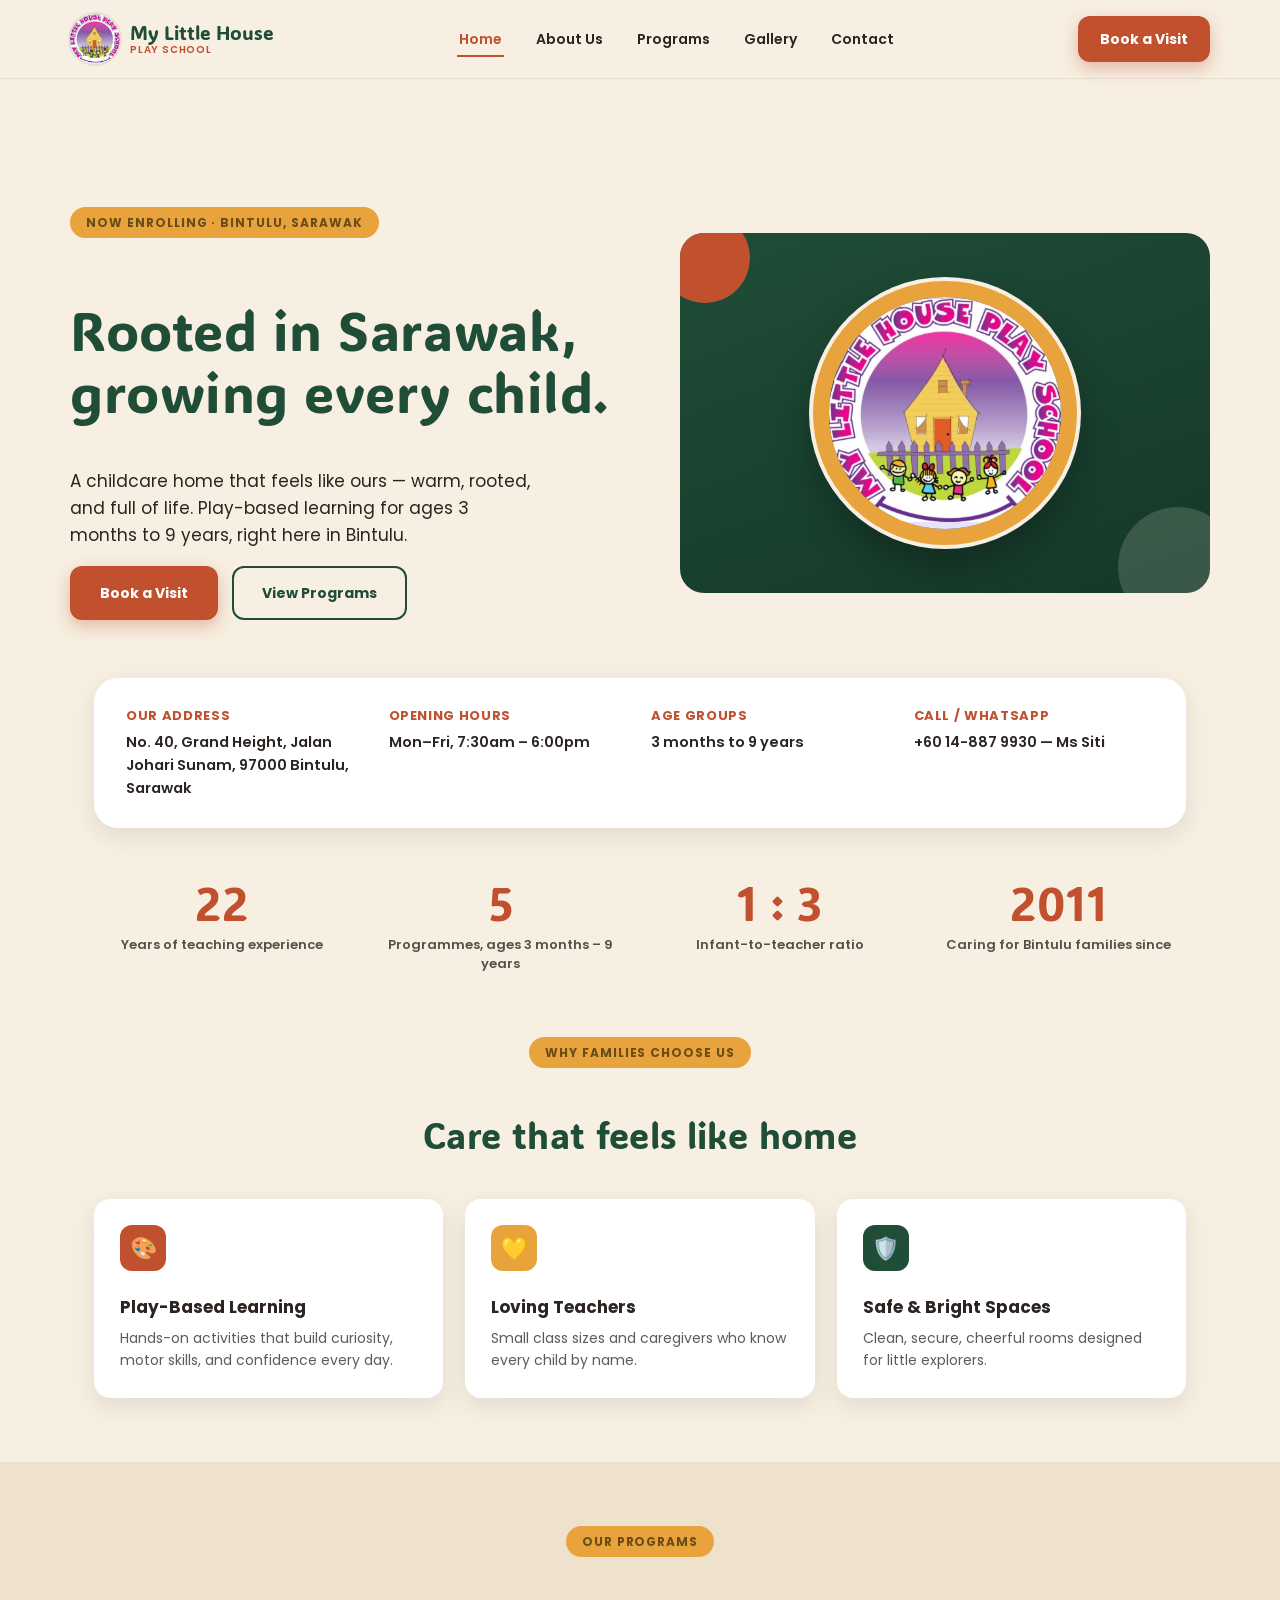
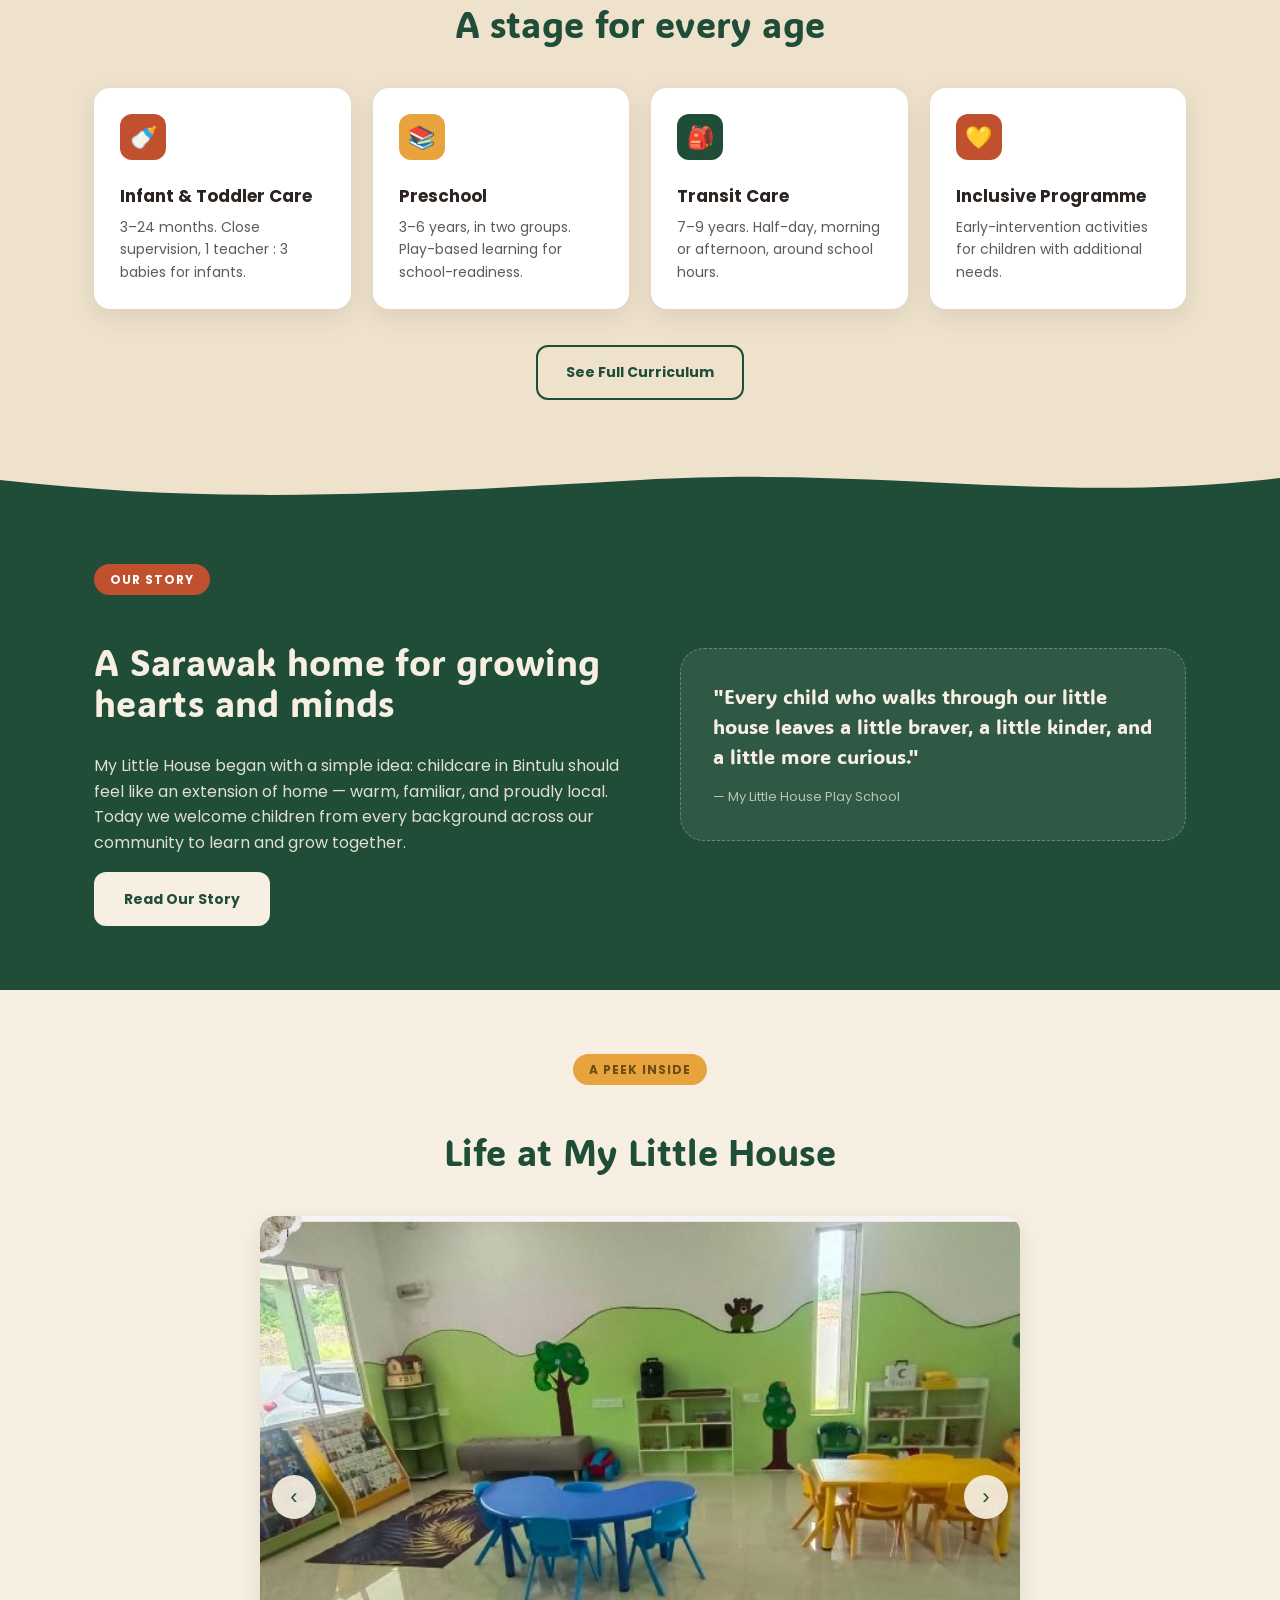
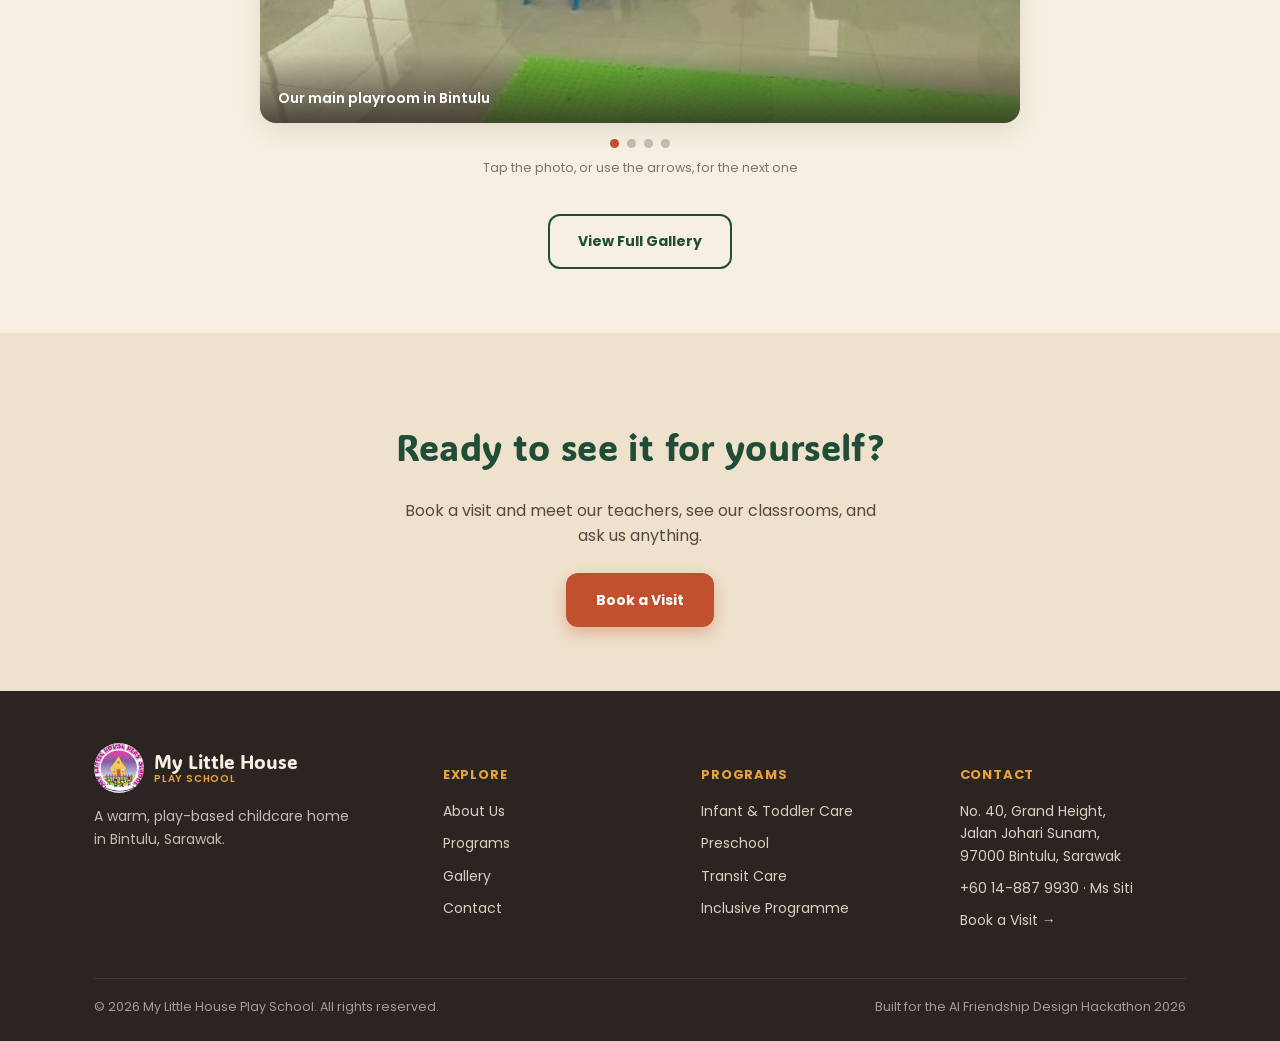
==== index.html @ 51e57873 "Recolour the logo's background to Sarawak gold The logo artwork itself is unchanged. Its background " ====
<!DOCTYPE html>
<html lang="en-MY">
<head>
<meta charset="UTF-8">
<meta name="viewport" content="width=device-width, initial-scale=1.0">
<title>My Little House Play School — Childcare &amp; Playschool in Bintulu, Sarawak</title>
<meta name="description" content="Play-based childcare in Bintulu, Sarawak for ages 3 months to 9 years — infant care, toddler playschool, preschool, transit care and an inclusive programme. Visit us on Jalan Johari Sunam or WhatsApp Ms Siti at +60 14-887 9930.">
<link rel="canonical" href="https://sarawak-hackathon-2026.github.io/SME-website/">
<meta name="robots" content="index, follow, max-snippet:-1, max-image-preview:large, max-video-preview:-1">
<meta name="author" content="My Little House Play School">
<meta name="theme-color" content="#1F4D38">
<meta name="geo.region" content="MY-13">
<meta name="geo.placename" content="Bintulu, Sarawak">
<meta name="geo.position" content="3.1701;113.0417">
<meta name="ICBM" content="3.1701, 113.0417">
<meta property="og:type" content="website">
<meta property="og:site_name" content="My Little House Play School">
<meta property="og:title" content="My Little House Play School — Childcare &amp; Playschool in Bintulu, Sarawak">
<meta property="og:description" content="Play-based childcare in Bintulu, Sarawak for ages 3 months to 9 years — infant care, toddler playschool, preschool, transit care and an inclusive programme. Visit us on Jalan Johari Sunam or WhatsApp Ms Siti at +60 14-887 9930.">
<meta property="og:url" content="https://sarawak-hackathon-2026.github.io/SME-website/">
<meta property="og:image" content="https://sarawak-hackathon-2026.github.io/SME-website/assets/og-image.jpg">
<meta property="og:image:alt" content="My Little House Play School — warm, play-based childcare in Bintulu, Sarawak for ages 3 months to 9 years">
<meta property="og:locale" content="en_MY">
<meta property="og:locale:alternate" content="ms_MY">
<meta name="twitter:card" content="summary_large_image">
<meta name="twitter:title" content="My Little House Play School — Childcare &amp; Playschool in Bintulu, Sarawak">
<meta name="twitter:description" content="Play-based childcare in Bintulu, Sarawak for ages 3 months to 9 years — infant care, toddler playschool, preschool, transit care and an inclusive programme. Visit us on Jalan Johari Sunam or WhatsApp Ms Siti at +60 14-887 9930.">
<meta name="twitter:image" content="https://sarawak-hackathon-2026.github.io/SME-website/assets/og-image.jpg">
<link rel="icon" href="favicon.ico" sizes="any">
<link rel="icon" type="image/png" sizes="32x32" href="assets/favicon-32.png">
<link rel="icon" type="image/png" sizes="48x48" href="assets/favicon-48.png">
<link rel="apple-touch-icon" href="assets/apple-touch-icon.png">
<link rel="manifest" href="site.webmanifest">
<link rel="preconnect" href="https://fonts.googleapis.com">
<link rel="preconnect" href="https://fonts.gstatic.com" crossorigin>
<script>try{if(!matchMedia('(prefers-reduced-motion:reduce)').matches)document.documentElement.classList.add('js-motion')}catch(e){}</script>
<link rel="stylesheet" href="styles.css">
<script type="application/ld+json">
{
  "@context": "https://schema.org",
  "@graph": [
    {
      "@type": [
        "ChildCare",
        "LocalBusiness"
      ],
      "@id": "https://sarawak-hackathon-2026.github.io/SME-website/#business",
      "name": "My Little House Play School",
      "alternateName": "My Little House Childcare Centre",
      "legalName": "My Little House Playschool Childcare Centre (Taska Rumah Kecilku)",
      "foundingDate": "2011",
      "founder": {
        "@type": "Person",
        "name": "Siti Fatihah Binti Mohamad",
        "jobTitle": "Principal & Founder"
      },
      "description": "A warm, play-based childcare centre in Bintulu, Sarawak for children aged 3 months to 9 years, offering infant daycare, toddler playschool, preschool, transit care and an inclusive early-intervention programme.",
      "url": "https://sarawak-hackathon-2026.github.io/SME-website/",
      "logo": "https://sarawak-hackathon-2026.github.io/SME-website/assets/logo.png",
      "image": "https://sarawak-hackathon-2026.github.io/SME-website/assets/og-image.jpg",
      "telephone": "+60-14-887-9930",
      "priceRange": "$$",
      "currenciesAccepted": "MYR",
      "address": {
        "@type": "PostalAddress",
        "streetAddress": "No. 40, Grand Height, Jalan Johari Sunam",
        "addressLocality": "Bintulu",
        "addressRegion": "Sarawak",
        "postalCode": "97000",
        "addressCountry": "MY"
      },
      "geo": {
        "@type": "GeoCoordinates",
        "latitude": 3.1701,
        "longitude": 113.0417
      },
      "areaServed": [
        {
          "@type": "City",
          "name": "Bintulu"
        },
        {
          "@type": "AdministrativeArea",
          "name": "Sarawak"
        }
      ],
      "audience": {
        "@type": "PeopleAudience",
        "suggestedMinAge": 0,
        "suggestedMaxAge": 9
      },
      "openingHoursSpecification": [
        {
          "@type": "OpeningHoursSpecification",
          "dayOfWeek": [
            "Monday",
            "Tuesday",
            "Wednesday",
            "Thursday",
            "Friday"
          ],
          "opens": "07:30",
          "closes": "18:00"
        }
      ],
      "knowsLanguage": [
        "en",
        "ms"
      ],
      "slogan": "Rooted in Sarawak, growing every child.",
      "hasMap": "https://www.google.com/maps?q=No.+40,+Grand+Height,+Jalan+Johari+Sunam,+97000+Bintulu,+Sarawak",
      "numberOfEmployees": { "@type": "QuantitativeValue", "value": 6 },
      "employee": [
        { "@type": "Person", "name": "Siti Fatihah Binti Mohamad", "jobTitle": "Principal & Founder" },
        { "@type": "Person", "name": "Sulaiman Bin Suhaili", "jobTitle": "Co-Founder" },
        { "@type": "Person", "name": "Nurul Azreen Binti Hepni", "jobTitle": "Teacher" },
        { "@type": "Person", "name": "Nurfarahein Binti Zainuddin", "jobTitle": "Teacher" },
        { "@type": "Person", "name": "Dannilla Anak Malay", "jobTitle": "Teacher" },
        { "@type": "Person", "name": "Kong Siew Cheng", "jobTitle": "Teacher" }
      ],
      "hasOfferCatalog": {
        "@type": "OfferCatalog",
        "name": "Childcare programmes",
        "itemListElement": [
          { "@type": "Offer", "itemOffered": { "@type": "Service", "name": "Infant daycare", "description": "Ages 3 to 18 months, at a ratio of one teacher to three babies." } },
          { "@type": "Offer", "itemOffered": { "@type": "Service", "name": "Toddler playschool", "description": "Ages 18 to 24 months." } },
          { "@type": "Offer", "itemOffered": { "@type": "Service", "name": "Preschool", "description": "Ages 3 to 6 years, in a 3 to 4 group and a 5 to 6 group." } },
          { "@type": "Offer", "itemOffered": { "@type": "Service", "name": "Transit care", "description": "School-age children aged 7 to 9, half-day around school hours." } },
          { "@type": "Offer", "itemOffered": { "@type": "Service", "name": "Inclusive programme", "description": "Early-intervention activities for children with mild autism, speech delay and similar developmental needs." } }
        ]
      }
    },
    {
      "@type": "WebSite",
      "@id": "https://sarawak-hackathon-2026.github.io/SME-website/#website",
      "name": "My Little House Play School",
      "url": "https://sarawak-hackathon-2026.github.io/SME-website/",
      "inLanguage": "en-MY",
      "publisher": {
        "@id": "https://sarawak-hackathon-2026.github.io/SME-website/#business"
      }
    },
    {
      "@type": "WebPage",
      "@id": "https://sarawak-hackathon-2026.github.io/SME-website/#webpage",
      "url": "https://sarawak-hackathon-2026.github.io/SME-website/",
      "name": "My Little House Play School — Childcare & Playschool in Bintulu, Sarawak",
      "description": "Play-based childcare in Bintulu, Sarawak for ages 3 months to 9 years — infant care, toddler playschool, preschool, transit care and an inclusive programme. Visit us on Jalan Johari Sunam or WhatsApp Ms Siti at +60 14-887 9930.",
      "isPartOf": {
        "@id": "https://sarawak-hackathon-2026.github.io/SME-website/#website"
      },
      "about": {
        "@id": "https://sarawak-hackathon-2026.github.io/SME-website/#business"
      },
      "inLanguage": "en-MY"
    },
    {
      "@type": "BreadcrumbList",
      "@id": "https://sarawak-hackathon-2026.github.io/SME-website/#breadcrumb",
      "itemListElement": [
        {
          "@type": "ListItem",
          "position": 1,
          "name": "Home",
          "item": "https://sarawak-hackathon-2026.github.io/SME-website/"
        }
      ]
    }
  ]
}
</script>
</head>
<body>

<header class="site-header">
  <nav class="container nav">
    <a class="brand" href="index.html">
      <span class="brand-mark"><img src="assets/logo.png" alt="My Little House Play School logo"></span>
      <span class="brand-name">My Little House<small>Play School</small></span>
    </a>
    <ul class="navlinks" id="navlinks">
      <li><a href="index.html" class="active">Home</a></li>
      <li><a href="about.html">About Us</a></li>
      <li><a href="programs.html">Programs</a></li>
      <li><a href="gallery.html">Gallery</a></li>
      <li><a href="contact.html">Contact</a></li>
      <li class="nav-cta-mobile"><a href="contact.html" class="btn btn-primary">Book a Visit</a></li>
    </ul>
    <div class="nav-cta">
      <a href="contact.html" class="btn btn-primary" style="padding:10px 20px;">Book a Visit</a>
      <button class="nav-toggle" id="navToggle" aria-label="Open menu" aria-controls="navlinks" aria-expanded="false">&#9776;</button>
    </div>
  </nav>
</header>

<main>

<section class="section-cream">
  <div class="container hero">
    <div class="hero-text">
      <span class="eyebrow">Now Enrolling · Bintulu, Sarawak</span>
      <h1>Rooted in Sarawak,<br>growing every child.</h1>
      <p class="lead">A childcare home that feels like ours — warm, rooted, and full of life. Play-based learning for ages 3 months to 9 years, right here in Bintulu.</p>
      <div class="hero-actions">
        <a href="contact.html" class="btn btn-primary">Book a Visit</a>
        <a href="programs.html" class="btn btn-secondary">View Programs</a>
      </div>
    </div>
    <div class="hero-visual-logo">
      <div class="blob" style="background:var(--terracotta); width:90px; height:90px; top:-20px; left:-20px;"></div>
      <div class="blob" style="background:rgba(247,239,225,0.16); width:120px; height:120px; bottom:-34px; right:-28px;"></div>
      <img class="logo-hero" src="assets/logo.png" alt="My Little House Play School logo">
    </div>
  </div>
</section>

<div class="container">
  <div class="info-strip">
    <div class="info-item"><h4>Our Address</h4><p>No. 40, Grand Height, Jalan Johari Sunam, 97000 Bintulu, Sarawak</p></div>
    <div class="info-item"><h4>Opening Hours</h4><p>Mon–Fri, 7:30am – 6:00pm</p></div>
    <div class="info-item"><h4>Age Groups</h4><p>3 months to 9 years</p></div>
    <div class="info-item"><h4>Call / WhatsApp</h4><p><a href="https://wa.me/60148879930?text=Hello%20My%20Little%20House%2C%20I%27d%20like%20to%20ask%20about%20a%20place%20for%20my%20child.">+60 14-887 9930</a> — Ms Siti</p></div>
  </div>

  <div class="stats" style="margin-top:52px;">
    <div>
      <div class="stat-num"><span data-count="22">0</span></div>
      <div class="stat-label">Years of teaching experience</div>
    </div>
    <div>
      <div class="stat-num"><span data-count="5">0</span></div>
      <div class="stat-label">Programmes, ages 3 months&nbsp;–&nbsp;9 years</div>
    </div>
    <div>
      <div class="stat-num">1&nbsp;:&nbsp;3</div>
      <div class="stat-label">Infant-to-teacher ratio</div>
    </div>
    <div>
      <div class="stat-num">2011</div>
      <div class="stat-label">Caring for Bintulu families since</div>
    </div>
  </div>
</div>

<section class="section-cream">
  <div class="container">
    <div class="section-head">
      <span class="eyebrow">Why Families Choose Us</span>
      <h2>Care that feels like home</h2>
    </div>
    <div class="grid grid-3">
      <div class="card">
        <div class="icon tint-terracotta">🎨</div>
        <h4>Play-Based Learning</h4>
        <p>Hands-on activities that build curiosity, motor skills, and confidence every day.</p>
      </div>
      <div class="card">
        <div class="icon tint-gold">💛</div>
        <h4>Loving Teachers</h4>
        <p>Small class sizes and caregivers who know every child by name.</p>
      </div>
      <div class="card">
        <div class="icon tint-green">🛡️</div>
        <h4>Safe & Bright Spaces</h4>
        <p>Clean, secure, cheerful rooms designed for little explorers.</p>
      </div>
    </div>
  </div>
</section>

<section class="section-soft">
  <div class="container">
    <div class="section-head">
      <span class="eyebrow">Our Programs</span>
      <h2>A stage for every age</h2>
    </div>
    <div class="grid grid-4">
      <div class="card">
        <div class="icon tint-terracotta">🍼</div>
        <h4>Infant & Toddler Care</h4>
        <p>3–24 months. Close supervision, 1 teacher : 3 babies for infants.</p>
      </div>
      <div class="card">
        <div class="icon tint-gold">📚</div>
        <h4>Preschool</h4>
        <p>3–6 years, in two groups. Play-based learning for school-readiness.</p>
      </div>
      <div class="card">
        <div class="icon tint-green">🎒</div>
        <h4>Transit Care</h4>
        <p>7–9 years. Half-day, morning or afternoon, around school hours.</p>
      </div>
      <div class="card">
        <div class="icon tint-terracotta">💛</div>
        <h4>Inclusive Programme</h4>
        <p>Early-intervention activities for children with additional needs.</p>
      </div>
    </div>
    <div style="text-align:center; margin-top:36px;">
      <a href="programs.html" class="btn btn-secondary">See Full Curriculum</a>
    </div>
  </div>
</section>

<section class="section-green">
  <div class="container" style="display:flex; gap:40px; flex-wrap:wrap; align-items:center;">
    <div style="flex:1 1 320px;">
      <span class="eyebrow" style="background:var(--terracotta); color:#fff;">Our Story</span>
      <h2>A Sarawak home for growing hearts and minds</h2>
      <p style="opacity:0.9;">My Little House began with a simple idea: childcare in Bintulu should feel like an extension of home — warm, familiar, and proudly local. Today we welcome children from every background across our community to learn and grow together.</p>
      <a href="about.html" class="btn btn-light">Read Our Story</a>
    </div>
    <div style="flex:1 1 280px; background:rgba(247,239,225,0.08); border-radius:var(--radius-lg); padding:32px; border:1px dashed rgba(247,239,225,0.3);">
      <p style="font-family:var(--font-display); font-size:20px; line-height:1.5; color:var(--cream); opacity:1;">"Every child who walks through our little house leaves a little braver, a little kinder, and a little more curious."</p>
      <p style="margin:0; font-size:13px; opacity:0.7;">— My Little House Play School</p>
    </div>
  </div>
</section>

<section class="section-cream">
  <div class="container">
    <div class="section-head">
      <span class="eyebrow">A Peek Inside</span>
      <h2>Life at My Little House</h2>
    </div>
    <div class="carousel" id="peekCarousel">
      <div class="carousel-viewport">
        <div class="carousel-track">
          <figure class="carousel-slide">
            <img src="assets/photos/playroom.jpg" alt="Bright, green-walled main playroom with child-size tables and reading racks" loading="lazy">
            <figcaption>Our main playroom in Bintulu</figcaption>
          </figure>
          <figure class="carousel-slide">
            <img src="assets/photos/playkitchen.jpg" alt="Pretend-play corner with wooden toy food and kitchen sets on low shelves" loading="lazy">
            <figcaption>The pretend-play corner</figcaption>
          </figure>
          <figure class="carousel-slide">
            <img src="assets/photos/reading.jpg" alt="Reading corner with a front-facing display full of children's picture books" loading="lazy">
            <figcaption>Our reading corner</figcaption>
          </figure>
          <figure class="carousel-slide">
            <img src="assets/photos/exterior.jpg" alt="Exterior of My Little House Play School Childcare Centre in Bintulu with its pink signboard" loading="lazy">
            <figcaption>Our home on Jalan Johari Sunam</figcaption>
          </figure>
        </div>
      </div>
      <button class="carousel-btn prev" type="button" aria-label="Previous photo">&#8249;</button>
      <button class="carousel-btn next" type="button" aria-label="Next photo">&#8250;</button>
      <div class="carousel-dots" aria-hidden="true"></div>
      <p class="carousel-hint">Tap the photo, or use the arrows, for the next one</p>
    </div>
    <div style="text-align:center; margin-top:36px;">
      <a href="gallery.html" class="btn btn-secondary">View Full Gallery</a>
    </div>
  </div>
</section>

<section class="section-soft">
  <div class="container" style="text-align:center;">
    <h2>Ready to see it for yourself?</h2>
    <p style="max-width:480px; margin:0 auto 24px; opacity:0.8;">Book a visit and meet our teachers, see our classrooms, and ask us anything.</p>
    <a href="contact.html" class="btn btn-primary">Book a Visit</a>
  </div>
</section>

</main>

<footer class="site-footer">
  <div class="container">
    <div class="footer-grid">
      <div>
        <div class="brand" style="margin-bottom:12px;">
          <span class="brand-mark"><img src="assets/logo.png" alt="My Little House Play School logo"></span>
          <span class="brand-name" style="color:var(--cream);">My Little House<small style="color:var(--gold);">Play School</small></span>
        </div>
        <p style="opacity:0.75; font-size:14px; max-width:260px;">A warm, play-based childcare home in Bintulu, Sarawak.</p>
      </div>
      <div>
        <h5>Explore</h5>
        <ul>
          <li><a href="about.html">About Us</a></li>
          <li><a href="programs.html">Programs</a></li>
          <li><a href="gallery.html">Gallery</a></li>
          <li><a href="contact.html">Contact</a></li>
        </ul>
      </div>
      <div>
        <h5>Programs</h5>
        <ul>
          <li><a href="programs.html">Infant & Toddler Care</a></li>
          <li><a href="programs.html">Preschool</a></li>
          <li><a href="programs.html">Transit Care</a></li>
          <li><a href="programs.html">Inclusive Programme</a></li>
        </ul>
      </div>
      <div>
        <h5>Contact</h5>
        <ul>
          <li>No. 40, Grand Height,<br>Jalan Johari Sunam,<br>97000 Bintulu, Sarawak</li>
          <li><a href="tel:+60148879930">+60 14-887 9930</a> · Ms Siti</li>
          <li><a href="contact.html">Book a Visit →</a></li>
        </ul>
      </div>
    </div>
    <div class="footer-bottom">
      <span>© 2026 My Little House Play School. All rights reserved.</span>
      <span>Built for the AI Friendship Design Hackathon 2026</span>
    </div>
  </div>
</footer>

<script>
  (function () {
    var toggle = document.getElementById('navToggle');
    var links = document.getElementById('navlinks');
    if (!toggle || !links) return;
    toggle.addEventListener('click', function () {
      var open = links.classList.toggle('open');
      toggle.setAttribute('aria-expanded', open ? 'true' : 'false');
      toggle.setAttribute('aria-label', open ? 'Close menu' : 'Open menu');
      toggle.innerHTML = open ? '&#10005;' : '&#9776;';
    });
  })();

  document.querySelectorAll('.carousel').forEach(function (root) {
    var track = root.querySelector('.carousel-track');
    var slides = Array.prototype.slice.call(root.querySelectorAll('.carousel-slide'));
    var dotsWrap = root.querySelector('.carousel-dots');
    var index = 0;
    var dots = slides.map(function (_, n) {
      var d = document.createElement('button');
      d.type = 'button';
      d.setAttribute('aria-label', 'Go to photo ' + (n + 1));
      d.addEventListener('click', function () { go(n); });
      dotsWrap.appendChild(d);
      return d;
    });
    function go(n) {
      index = (n + slides.length) % slides.length;
      track.style.transform = 'translateX(-' + (index * 100) + '%)';
      dots.forEach(function (d, k) { d.classList.toggle('active', k === index); });
    }
    root.querySelector('.carousel-btn.prev').addEventListener('click', function () { go(index - 1); });
    root.querySelector('.carousel-btn.next').addEventListener('click', function () { go(index + 1); });
    slides.forEach(function (s) {
      s.addEventListener('click', function () { go(index + 1); });
    });
    go(0);
  });
</script>
<script src="motion.js" defer></script>
</body>
</html>
---- styles.css ----
/* =========================================================
   My Little House Play School — Brand System
   Palette: "Bornean Warmth"
   ========================================================= */

@import url('https://fonts.googleapis.com/css2?family=ADLaM+Display&family=Poppins:wght@400;500;600;700;800&display=swap');

:root {
  /* Brand palette */
  --green:      #1F4D38;
  --green-dark: #163a2a;
  --terracotta: #C1502E;
  --terracotta-dark: #a3401f;
  --gold:       #E8A33D;
  --cream:      #F7EFE1;
  --cream-soft: #EFE2CD;
  --charcoal:   #2B2420;

  --card-blue:  #EAF2FA;
  --card-terr:  #F1D9CE;
  --card-green: #DCE7DF;

  /* Typography */
  --font-display: 'ADLaM Display', 'Poppins', sans-serif;
  --font-body: 'Poppins', -apple-system, BlinkMacSystemFont, sans-serif;

  /* Rhythm */
  --radius-sm: 10px;
  --radius-md: 16px;
  --radius-lg: 24px;
  --shadow: 0 8px 24px rgba(43,36,32,0.10);
  --container: 1140px;
}

* { box-sizing: border-box; }

html { scroll-behavior: smooth; }

body {
  margin: 0;
  font-family: var(--font-body);
  color: var(--charcoal);
  background: var(--cream);
  line-height: 1.6;
  overflow-x: clip; /* guard against any stray horizontal scroll on small screens */
}

img { max-width: 100%; display: block; }

a { color: inherit; text-decoration: none; }

.container {
  max-width: var(--container);
  margin: 0 auto;
  padding: 0 24px;
}

h1, h2, h3, .display {
  font-family: var(--font-display);
  font-weight: 400; /* ADLaM Display only ships one weight */
  color: var(--green);
  line-height: 1.15;
  letter-spacing: 0.01em;
}

h1 { font-size: clamp(27px, 7.4vw, 54px); overflow-wrap: break-word; }
h2 { font-size: clamp(23px, 3.4vw, 36px); overflow-wrap: break-word; }
h3 { font-size: clamp(18px, 2.2vw, 22px); overflow-wrap: break-word; }

p { margin: 0 0 16px; }

.eyebrow {
  display: inline-block;
  font-weight: 700;
  font-size: 12px;
  letter-spacing: 0.08em;
  text-transform: uppercase;
  color: #6a4d16;
  background: var(--gold);
  padding: 6px 16px;
  border-radius: 999px;
  margin-bottom: 16px;
}

/* ---------- Buttons / CTA system ---------- */
.btn {
  display: inline-flex;
  align-items: center;
  gap: 8px;
  font-family: var(--font-body);
  font-weight: 700;
  font-size: 14px;
  padding: 14px 28px;
  border-radius: 12px;
  border: 2px solid transparent;
  cursor: pointer;
  transition: transform 0.15s ease, box-shadow 0.15s ease, background 0.15s ease;
}
.btn:hover { transform: translateY(-2px); }

.btn-primary {
  background: var(--terracotta);
  color: #fff;
  box-shadow: 0 6px 16px rgba(193,80,46,0.35);
}
.btn-primary:hover { background: var(--terracotta-dark); }

.btn-secondary {
  background: transparent;
  color: var(--green);
  border-color: var(--green);
}
.btn-secondary:hover { background: var(--green); color: #fff; }

.btn-light {
  background: var(--cream);
  color: var(--green);
}
.btn-light:hover { background: #fff; }

.btn-whatsapp {
  background: #25D366;
  color: #fff;
}

/* ---------- Header / Nav ---------- */
header.site-header {
  position: sticky;
  top: 0;
  z-index: 100;
  background: var(--cream);
  border-bottom: 1px solid rgba(43,36,32,0.08);
}
.nav {
  display: flex;
  align-items: center;
  justify-content: space-between;
  gap: 12px;
  padding: 14px 0;
}
.brand {
  display: flex;
  align-items: center;
  gap: 10px;
  min-width: 0;
}
.brand-mark {
  width: 50px;
  height: 50px;
  border-radius: 50%;
  overflow: hidden;
  flex-shrink: 0;
  box-shadow: 0 0 0 2px rgba(43,36,32,0.08);
}
.brand-mark img { width: 100%; height: 100%; object-fit: cover; display: block; }
.brand-name {
  font-family: var(--font-display);
  color: var(--green);
  font-size: 19px;
  line-height: 1.1;
}
.brand-name small {
  display: block;
  font-family: var(--font-body);
  font-weight: 600;
  font-size: 10px;
  letter-spacing: 0.08em;
  text-transform: uppercase;
  color: var(--terracotta);
}

.navlinks {
  display: flex;
  align-items: center;
  gap: 30px;
  list-style: none;
  margin: 0;
  padding: 0;
}
.navlinks a {
  font-weight: 600;
  font-size: 14px;
  color: var(--charcoal);
  padding: 6px 2px;
  border-bottom: 2px solid transparent;
}
.navlinks a:hover,
.navlinks a.active {
  color: var(--terracotta);
  border-bottom-color: var(--terracotta);
}
.nav-cta { display: flex; align-items: center; gap: 14px; flex-shrink: 0; }

.nav-toggle {
  display: none;
  background: none;
  border: none;
  font-size: 24px;
  line-height: 1;
  padding: 4px 6px;
  cursor: pointer;
  color: var(--green);
}

/* CTA that only appears inside the mobile dropdown */
.navlinks .nav-cta-mobile { display: none; }

@media (max-width: 860px) {
  .navlinks {
    position: absolute;
    top: 100%; left: 0; right: 0;
    background: var(--cream);
    flex-direction: column;
    align-items: stretch;
    gap: 0;
    padding: 6px 20px 16px;
    border-bottom: 1px solid rgba(43,36,32,0.08);
    box-shadow: 0 14px 22px rgba(43,36,32,0.12);
    display: none;
  }
  .navlinks.open { display: flex; }
  .navlinks a:not(.btn) {
    display: block;
    width: 100%;
    padding: 13px 2px;
    font-size: 15px;
    border-bottom: 1px solid rgba(43,36,32,0.07);
  }
  .navlinks a:not(.btn):hover,
  .navlinks a:not(.btn).active {
    color: var(--terracotta);
    border-bottom-color: rgba(43,36,32,0.07);
  }
  .navlinks .nav-cta-mobile {
    display: block;
    margin-top: 12px;
  }
  .navlinks .nav-cta-mobile .btn {
    width: 100%;
    justify-content: center;
  }
  .nav-toggle { display: block; }

  /* Desktop CTA buttons collapse into the hamburger menu on mobile/tablet */
  .nav-cta .btn { display: none; }
}
@media (max-width: 380px) {
  .brand-name { font-size: 17px; }
}

/* ---------- Hero ---------- */
.hero {
  display: flex;
  align-items: center;
  gap: 40px;
  padding: 64px 0;
  flex-wrap: wrap;
}
.hero-text { flex: 1 1 420px; }
.hero-text p.lead {
  font-size: 17px;
  max-width: 460px;
  opacity: 0.85;
}
.hero-actions { display: flex; gap: 14px; flex-wrap: wrap; margin-top: 8px; }
.hero-visual {
  flex: 1 1 380px;
  height: 360px;
  border-radius: var(--radius-lg);
  background: var(--green);
  position: relative;
  overflow: hidden;
  display: flex;
  align-items: center;
  justify-content: center;
}
.hero-visual::before {
  content: "";
  position: absolute;
  inset: 0;
  background-image:
    linear-gradient(135deg, rgba(232,163,61,0.16) 25%, transparent 25%),
    linear-gradient(225deg, rgba(232,163,61,0.16) 25%, transparent 25%),
    linear-gradient(45deg, rgba(232,163,61,0.16) 25%, transparent 25%),
    linear-gradient(315deg, rgba(232,163,61,0.16) 25%, transparent 25%);
  background-position: 20px 0, 20px 0, 0 0, 0 0;
  background-size: 40px 40px;
  background-repeat: repeat;
}
.hero-visual .blob { border-radius: 50%; position: relative; z-index: 1; }

/* ---------- Hero logo showcase (Home page) ---------- */
.hero-visual-logo {
  flex: 1 1 380px;
  height: 360px;
  border-radius: var(--radius-lg);
  background: linear-gradient(160deg, var(--green) 0%, var(--green-dark) 90%);
  position: relative;
  overflow: hidden;
  display: flex;
  align-items: center;
  justify-content: center;
}
.hero-visual-logo .blob { position: absolute; border-radius: 50%; }
.hero-visual-logo img.logo-hero {
  width: 264px;
  height: 264px;
  border-radius: 50%;
  object-fit: cover;
  border: 16px solid var(--gold);
  position: relative;
  z-index: 2;
  background: var(--gold);
  box-shadow: 0 0 0 4px var(--cream), 0 18px 40px rgba(0,0,0,0.30);
}
@media (max-width: 500px) {
  .hero-visual-logo img.logo-hero { width: 190px; height: 190px; }
}

/* ---------- Section shells ---------- */
section { padding: 64px 0; }
.section-cream { background: var(--cream); }
.section-soft { background: var(--cream-soft); }
.section-green { background: var(--green); color: var(--cream); }
.section-green h2, .section-green h3 { color: var(--cream); }
.section-head { max-width: 640px; margin: 0 auto 44px; text-align: center; }
.section-head.left { margin: 0 0 40px; text-align: left; }

/* ---------- Cards / grids ---------- */
.grid {
  display: grid;
  gap: 22px;
}
.grid-3 { grid-template-columns: repeat(3, 1fr); }
.grid-2 { grid-template-columns: repeat(2, 1fr); }
.grid-4 { grid-template-columns: repeat(4, 1fr); }
@media (max-width: 860px) {
  .grid-3, .grid-4 { grid-template-columns: repeat(2, 1fr); }
}
@media (max-width: 560px) {
  .grid-3, .grid-4, .grid-2 { grid-template-columns: 1fr; }
}

.card {
  background: #fff;
  border-radius: var(--radius-md);
  padding: 26px;
  box-shadow: var(--shadow);
}
.card .icon {
  width: 46px; height: 46px;
  border-radius: 12px;
  display: flex; align-items: center; justify-content: center;
  font-size: 22px;
  margin-bottom: 14px;
}
.card h4 { font-size: 17px; margin-bottom: 6px; color: var(--charcoal); font-family: var(--font-body); font-weight: 700; }
.card p { font-size: 14px; opacity: 0.75; margin-bottom: 0; }

.avatar {
  width: 56px; height: 56px;
  border-radius: 50%;
  display: flex; align-items: center; justify-content: center;
  font-family: var(--font-display);
  font-size: 20px;
  color: #fff;
  margin-bottom: 14px;
}

.team-photo {
  width: 92px; height: 92px;
  border-radius: 50%;
  object-fit: cover;
  background: #fff;
  box-shadow: 0 0 0 3px var(--cream-soft), 0 6px 16px rgba(43, 36, 32, 0.15);
  margin-bottom: 16px;
}

.tint-terracotta { background: var(--terracotta); color: #fff; }
.tint-gold { background: var(--gold); color: var(--charcoal); }
.tint-green { background: var(--green); color: #fff; }

/* ---------- Photo placeholders (gallery) ---------- */
.photo {
  aspect-ratio: 4/3;
  border-radius: var(--radius-md);
  display: flex;
  align-items: center;
  justify-content: center;
  font-family: var(--font-display);
  font-size: 15px;
  text-align: center;
  padding: 16px;
  color: #fff;
  position: relative;
  overflow: hidden;
}
.photo span.tag {
  position: absolute;
  bottom: 12px; left: 12px;
  background: rgba(0,0,0,0.35);
  font-family: var(--font-body);
  font-weight: 600;
  font-size: 11px;
  padding: 4px 10px;
  border-radius: 999px;
  text-transform: uppercase;
  letter-spacing: 0.04em;
}

/* ---------- Photo carousel ---------- */
.carousel { position: relative; max-width: 760px; margin: 0 auto; }
.carousel-viewport {
  overflow: hidden;
  border-radius: var(--radius-md);
  box-shadow: var(--shadow);
  background: var(--cream-soft);
}
.carousel-track { display: flex; transition: transform 0.45s ease; }
.carousel-slide {
  min-width: 100%;
  margin: 0;
  position: relative;
  cursor: pointer;
}
.carousel-slide img {
  width: 100%;
  aspect-ratio: 3 / 2;
  object-fit: cover;
  display: block;
}
.carousel-slide figcaption {
  position: absolute;
  left: 0; right: 0; bottom: 0;
  background: linear-gradient(to top, rgba(43,36,32,0.75), rgba(43,36,32,0));
  color: #fff;
  font-family: var(--font-body);
  font-weight: 600;
  font-size: 14px;
  padding: 34px 18px 14px;
}
.carousel-btn {
  position: absolute;
  top: 50%;
  transform: translateY(-50%);
  width: 44px; height: 44px;
  border: none;
  border-radius: 50%;
  background: rgba(247,239,225,0.92);
  color: var(--green);
  font-size: 22px;
  line-height: 1;
  cursor: pointer;
  box-shadow: var(--shadow);
  display: flex;
  align-items: center;
  justify-content: center;
}
.carousel-btn:hover { background: #fff; }
.carousel-btn.prev { left: 12px; }
.carousel-btn.next { right: 12px; }
.carousel-dots { display: flex; justify-content: center; gap: 8px; margin-top: 16px; }
.carousel-dots button {
  width: 9px; height: 9px;
  padding: 0;
  border: none;
  border-radius: 50%;
  background: rgba(43,36,32,0.25);
  cursor: pointer;
}
.carousel-dots button.active { background: var(--terracotta); }
.carousel-hint {
  text-align: center;
  font-size: 12.5px;
  opacity: 0.6;
  margin: 10px 0 0;
}
@media (max-width: 560px) {
  .carousel-slide figcaption { font-size: 13px; }
  .carousel-btn { width: 38px; height: 38px; font-size: 18px; }
}

/* ---------- FAQ accordion ---------- */
.faq { max-width: 760px; margin: 0 auto; }
.faq details {
  background: #fff;
  border-radius: var(--radius-md);
  box-shadow: var(--shadow);
  margin-bottom: 12px;
  overflow: hidden;
}
.faq summary {
  list-style: none;
  cursor: pointer;
  padding: 18px 22px;
  font-family: var(--font-body);
  font-weight: 700;
  font-size: 15px;
  color: var(--green);
  display: flex;
  justify-content: space-between;
  align-items: center;
  gap: 16px;
}
.faq summary::-webkit-details-marker { display: none; }
.faq summary::after {
  content: "\203A";
  font-size: 24px;
  line-height: 1;
  color: var(--terracotta);
  flex-shrink: 0;
  transform: rotate(90deg);
  transition: transform 0.25s ease;
}
.faq details[open] summary::after { transform: rotate(270deg); }
.faq details > p {
  margin: 0;
  padding: 0 22px 20px;
  font-size: 14.5px;
  opacity: 0.82;
}

/* ---------- Info strip ---------- */
.info-strip {
  display: flex;
  flex-wrap: wrap;
  gap: 22px;
  justify-content: space-between;
  background: #fff;
  border-radius: var(--radius-lg);
  padding: 28px 32px;
  box-shadow: var(--shadow);
  margin-top: -70px;
  position: relative;
  z-index: 5;
}
.info-item { flex: 1 1 200px; }
.info-item h4 { margin: 0 0 4px; font-size: 13px; text-transform: uppercase; letter-spacing: 0.05em; color: var(--terracotta); }
.info-item p { margin: 0; font-size: 14.5px; font-weight: 600; }

/* ---------- Forms ---------- */
.form-grid { display: grid; gap: 16px; grid-template-columns: 1fr 1fr; }
.form-grid .full { grid-column: 1 / -1; }
@media (max-width: 620px) { .form-grid { grid-template-columns: 1fr; } }
label { display: block; font-size: 13px; font-weight: 700; margin-bottom: 6px; color: var(--green); }
input, select, textarea {
  width: 100%;
  padding: 12px 14px;
  border-radius: 10px;
  border: 1.5px solid rgba(43,36,32,0.15);
  font-family: var(--font-body);
  font-size: 14px;
  background: #fff;
}
input:focus, select:focus, textarea:focus { outline: 2px solid var(--gold); border-color: var(--gold); }

/* ---------- Footer ---------- */
footer.site-footer {
  background: var(--charcoal);
  color: var(--cream);
  padding: 52px 0 24px;
}
.footer-grid {
  display: grid;
  grid-template-columns: 1.4fr 1fr 1fr 1fr;
  gap: 32px;
  margin-bottom: 36px;
}
@media (max-width: 760px) { .footer-grid { grid-template-columns: 1fr 1fr; } }
.footer-grid h5 { font-size: 13px; text-transform: uppercase; letter-spacing: 0.06em; color: var(--gold); margin-bottom: 14px; }
.footer-grid ul { list-style: none; margin: 0; padding: 0; }
.footer-grid li { margin-bottom: 10px; font-size: 14px; opacity: 0.85; }
.footer-grid a:hover { color: var(--gold); }
.footer-bottom {
  border-top: 1px solid rgba(247,239,225,0.15);
  padding-top: 18px;
  font-size: 12.5px;
  opacity: 0.6;
  display: flex;
  justify-content: space-between;
  flex-wrap: wrap;
  gap: 8px;
}

.badge-note {
  font-size: 12px;
  background: rgba(232,163,61,0.15);
  color: #6a4d16;
  border: 1px dashed var(--gold);
  border-radius: 10px;
  padding: 10px 14px;
  margin-top: 10px;
}

/* ---------- Daily schedule table ---------- */
.day-schedule {
  display: grid;
  grid-template-columns: 150px 1fr;
  row-gap: 14px;
  font-size: 14.5px;
}

/* ---------- Fees ---------- */
.fee-table {
  width: 100%;
  border-collapse: collapse;
  margin-top: 14px;
  font-size: 14.5px;
}
.fee-table th,
.fee-table td {
  padding: 11px 8px;
  text-align: center;
  border-bottom: 1px solid rgba(43, 36, 32, 0.1);
}
.fee-table thead th {
  font-family: var(--font-body);
  font-size: 11.5px;
  font-weight: 700;
  text-transform: uppercase;
  letter-spacing: 0.04em;
  color: var(--terracotta);
}
.fee-table tbody th {
  text-align: left;
  font-family: var(--font-body);
  font-weight: 700;
}
.fee-table tbody td {
  font-family: var(--font-display);
  font-weight: 400;
  color: var(--green);
}
.fee-table tbody tr:last-child th,
.fee-table tbody tr:last-child td { border-bottom: none; }

.fee-list {
  list-style: none;
  margin: 14px 0 0;
  padding: 0;
}
.fee-list li {
  display: flex;
  justify-content: space-between;
  align-items: baseline;
  gap: 14px;
  padding: 11px 0;
  border-bottom: 1px solid rgba(43, 36, 32, 0.1);
  font-size: 14.5px;
}
.fee-list li:last-child { border-bottom: none; }
.fee-list strong {
  font-family: var(--font-display);
  font-weight: 400;
  color: var(--green);
  white-space: nowrap;
}
.fee-list small { opacity: 0.6; }
.fee-note {
  font-size: 13px;
  opacity: 0.72;
  margin: 16px 0 0;
  line-height: 1.5;
}

/* ---------- Small-screen tuning ---------- */
@media (max-width: 720px) {
  .info-strip { margin-top: 24px; }
}
@media (max-width: 560px) {
  section { padding: 48px 0; }
  .hero { padding: 40px 0; }
  .section-head { margin-bottom: 30px; }
  .card { padding: 22px; }
}
@media (max-width: 440px) {
  .container { padding: 0 18px; }
  .footer-grid { grid-template-columns: 1fr; gap: 24px; }
  .footer-bottom { justify-content: center; text-align: center; }
  .day-schedule { grid-template-columns: 1fr; row-gap: 3px; }
  .day-schedule strong { margin-top: 12px; }
  .hero-actions .btn,
  .hero-actions { width: 100%; }
  .hero-actions .btn { justify-content: center; }
}

/* =========================================================
   Stats band (count-up)
   ========================================================= */
.stats {
  display: grid;
  grid-template-columns: repeat(4, 1fr);
  gap: 24px;
  text-align: center;
}
.stat-num {
  font-family: var(--font-display);
  font-size: clamp(30px, 5vw, 46px);
  color: var(--terracotta);
  line-height: 1;
  font-variant-numeric: tabular-nums;
}
.stat-label {
  font-size: 13px;
  font-weight: 600;
  opacity: 0.78;
  margin-top: 10px;
  line-height: 1.4;
}
@media (max-width: 620px) {
  .stats { grid-template-columns: repeat(2, 1fr); gap: 30px 18px; }
}

/* =========================================================
   Organic wave into every green section
   ========================================================= */
.section-green { position: relative; padding-top: 100px; }
.section-green::before {
  content: "";
  position: absolute;
  left: 0; right: 0; top: -1px;
  height: 42px;
  background: url("data:image/svg+xml,%3Csvg xmlns='http://www.w3.org/2000/svg' viewBox='0 0 1440 42' preserveAspectRatio='none'%3E%3Cpath fill='%23EFE2CD' d='M0,0 H1440 V15 C1180,42 1000,3 720,17 C440,31 250,42 0,17 Z'/%3E%3C/svg%3E") no-repeat top center;
  background-size: 100% 100%;
  pointer-events: none;
}
@media (max-width: 560px) {
  .section-green { padding-top: 74px; }
  .section-green::before { height: 26px; }
}

/* =========================================================
   Motion & micro-interactions
   Gated behind html.js-motion, which motion.js adds ONLY when
   the visitor has not requested reduced motion.
   ========================================================= */

/* Cards & FAQ respond to the cursor (safe without JS too) */
.card { transition: transform 0.25s ease, box-shadow 0.25s ease; }
.card .icon { transition: transform 0.25s ease; }

.js-motion .reveal {
  opacity: 0;
  transform: translateY(18px);
  transition: opacity 0.6s ease, transform 0.6s cubic-bezier(0.22, 0.61, 0.36, 1);
  transition-delay: var(--reveal-delay, 0ms);
}
.js-motion .reveal.in { opacity: 1; transform: none; }

.js-motion .reveal-logo {
  opacity: 0;
  transform: scale(0.9);
  transition: opacity 0.7s ease, transform 0.9s cubic-bezier(0.22, 0.61, 0.36, 1);
  transition-delay: 0.15s;
}
.js-motion .reveal-logo.in { opacity: 1; transform: none; }

/* Floating hero logo + drifting blobs */
.js-motion .logo-hero.in { animation: float 6s ease-in-out 1.1s infinite; }
@keyframes float { 0%, 100% { transform: translateY(0); } 50% { transform: translateY(-10px); } }
.js-motion .hero-visual-logo .blob { animation: drift 9s ease-in-out infinite; }
.js-motion .hero-visual-logo .blob:nth-of-type(2) { animation-duration: 12s; animation-direction: reverse; }
@keyframes drift { 0%, 100% { transform: translate(0, 0); } 50% { transform: translate(7px, -9px); } }

/* Card hover */
.js-motion .grid .card:hover {
  transform: translateY(-4px);
  box-shadow: 0 16px 36px rgba(43, 36, 32, 0.16);
}
.js-motion .grid .card:hover .icon { transform: translateY(-2px) scale(1.08) rotate(-4deg); }

/* CTA arrow nudge */
.js-motion .btn-primary,
.js-motion .btn-whatsapp { transition: transform 0.15s ease, box-shadow 0.15s ease, background 0.15s ease; }

/* Sticky nav condense on scroll */
.site-header { transition: box-shadow 0.25s ease; }
.nav { transition: padding 0.25s ease; }
.js-motion .site-header.scrolled { box-shadow: 0 6px 20px rgba(43, 36, 32, 0.10); }
.js-motion .site-header.scrolled .nav { padding-top: 9px; padding-bottom: 9px; }

/* Nav logo gives a friendly spin on hover */
.brand-mark img { transition: transform 0.6s cubic-bezier(0.34, 1.56, 0.64, 1); }
.js-motion .brand:hover .brand-mark img { transform: rotate(360deg); }

/* Mobile menu items stagger in */
@media (max-width: 860px) {
  .js-motion .navlinks.open li { animation: menu-in 0.3s ease both; }
  .js-motion .navlinks.open li:nth-child(1) { animation-delay: 0.03s; }
  .js-motion .navlinks.open li:nth-child(2) { animation-delay: 0.06s; }
  .js-motion .navlinks.open li:nth-child(3) { animation-delay: 0.09s; }
  .js-motion .navlinks.open li:nth-child(4) { animation-delay: 0.12s; }
  .js-motion .navlinks.open li:nth-child(5) { animation-delay: 0.15s; }
  .js-motion .navlinks.open li:nth-child(6) { animation-delay: 0.18s; }
}
@keyframes menu-in { from { opacity: 0; transform: translateY(-6px); } to { opacity: 1; transform: none; } }

@media (prefers-reduced-motion: reduce) {
  * { animation-duration: 0.001ms !important; animation-iteration-count: 1 !important; transition-duration: 0.001ms !important; scroll-behavior: auto !important; }
}
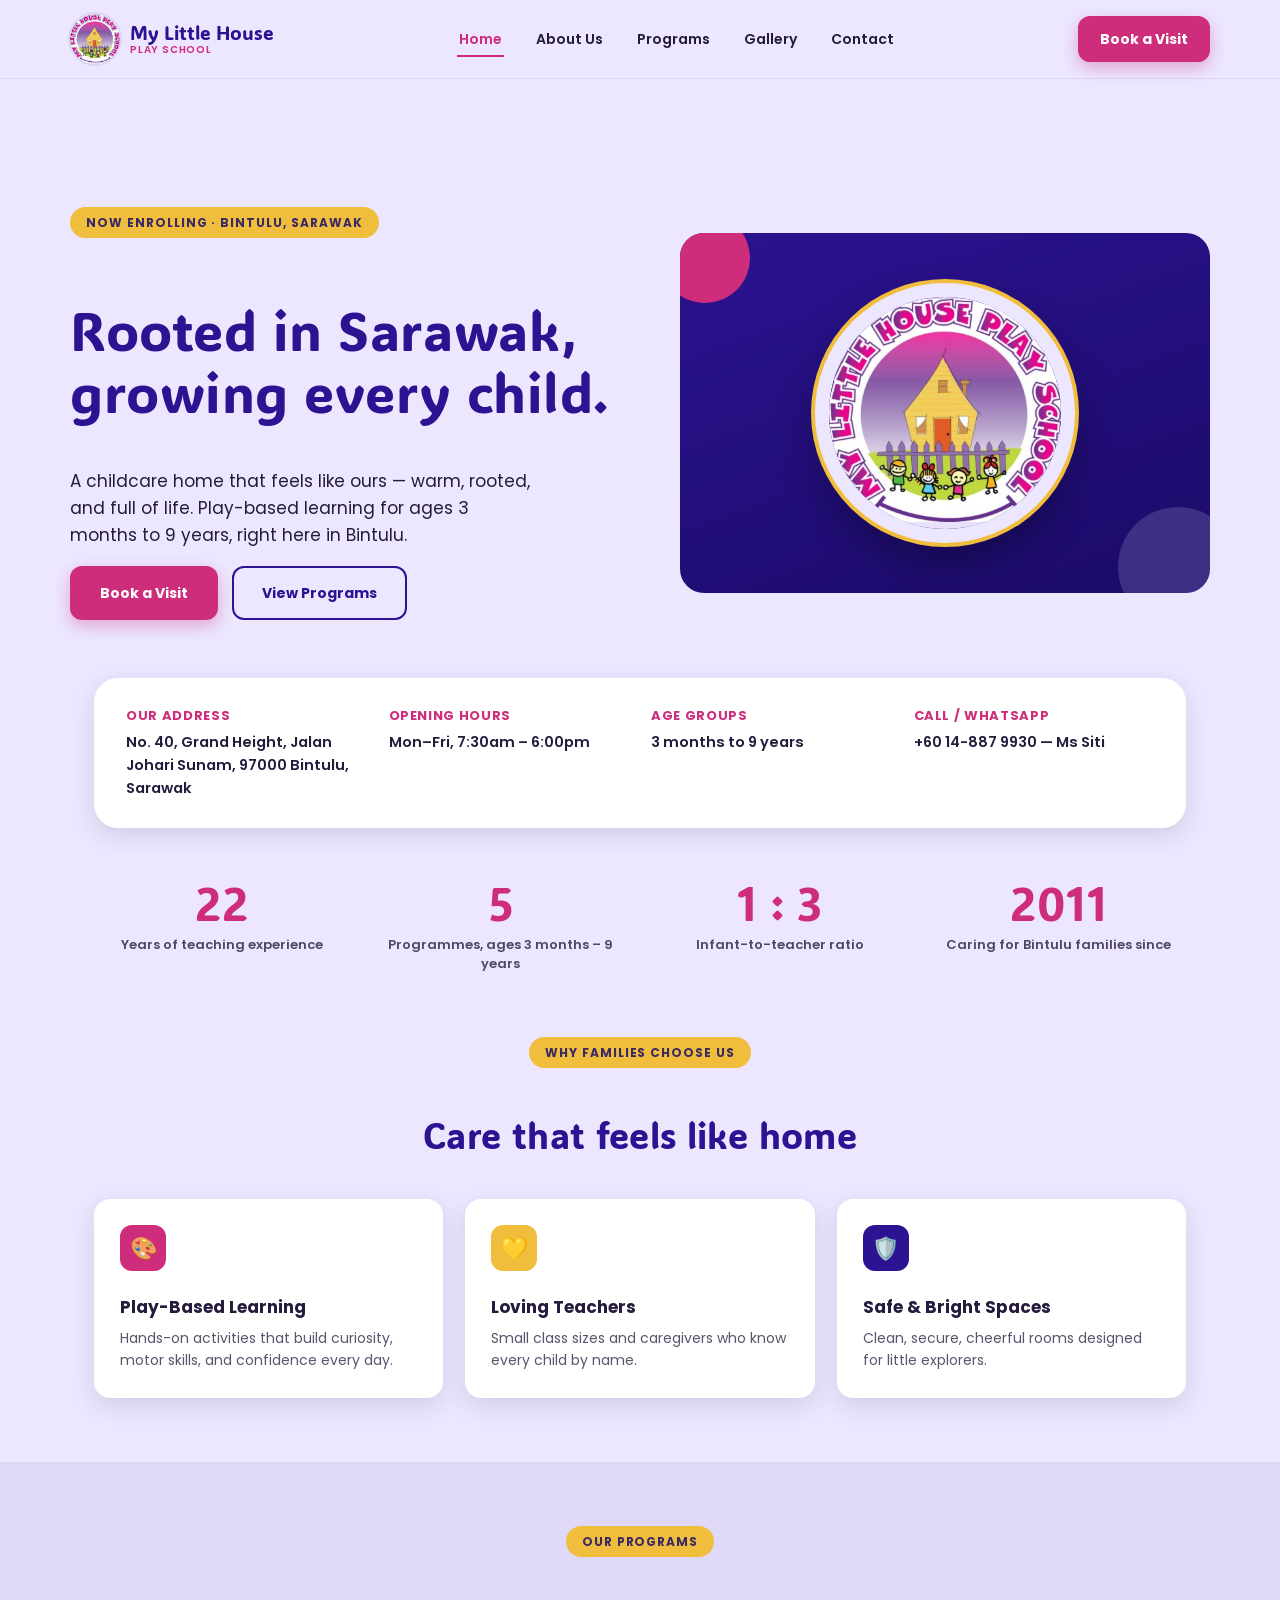
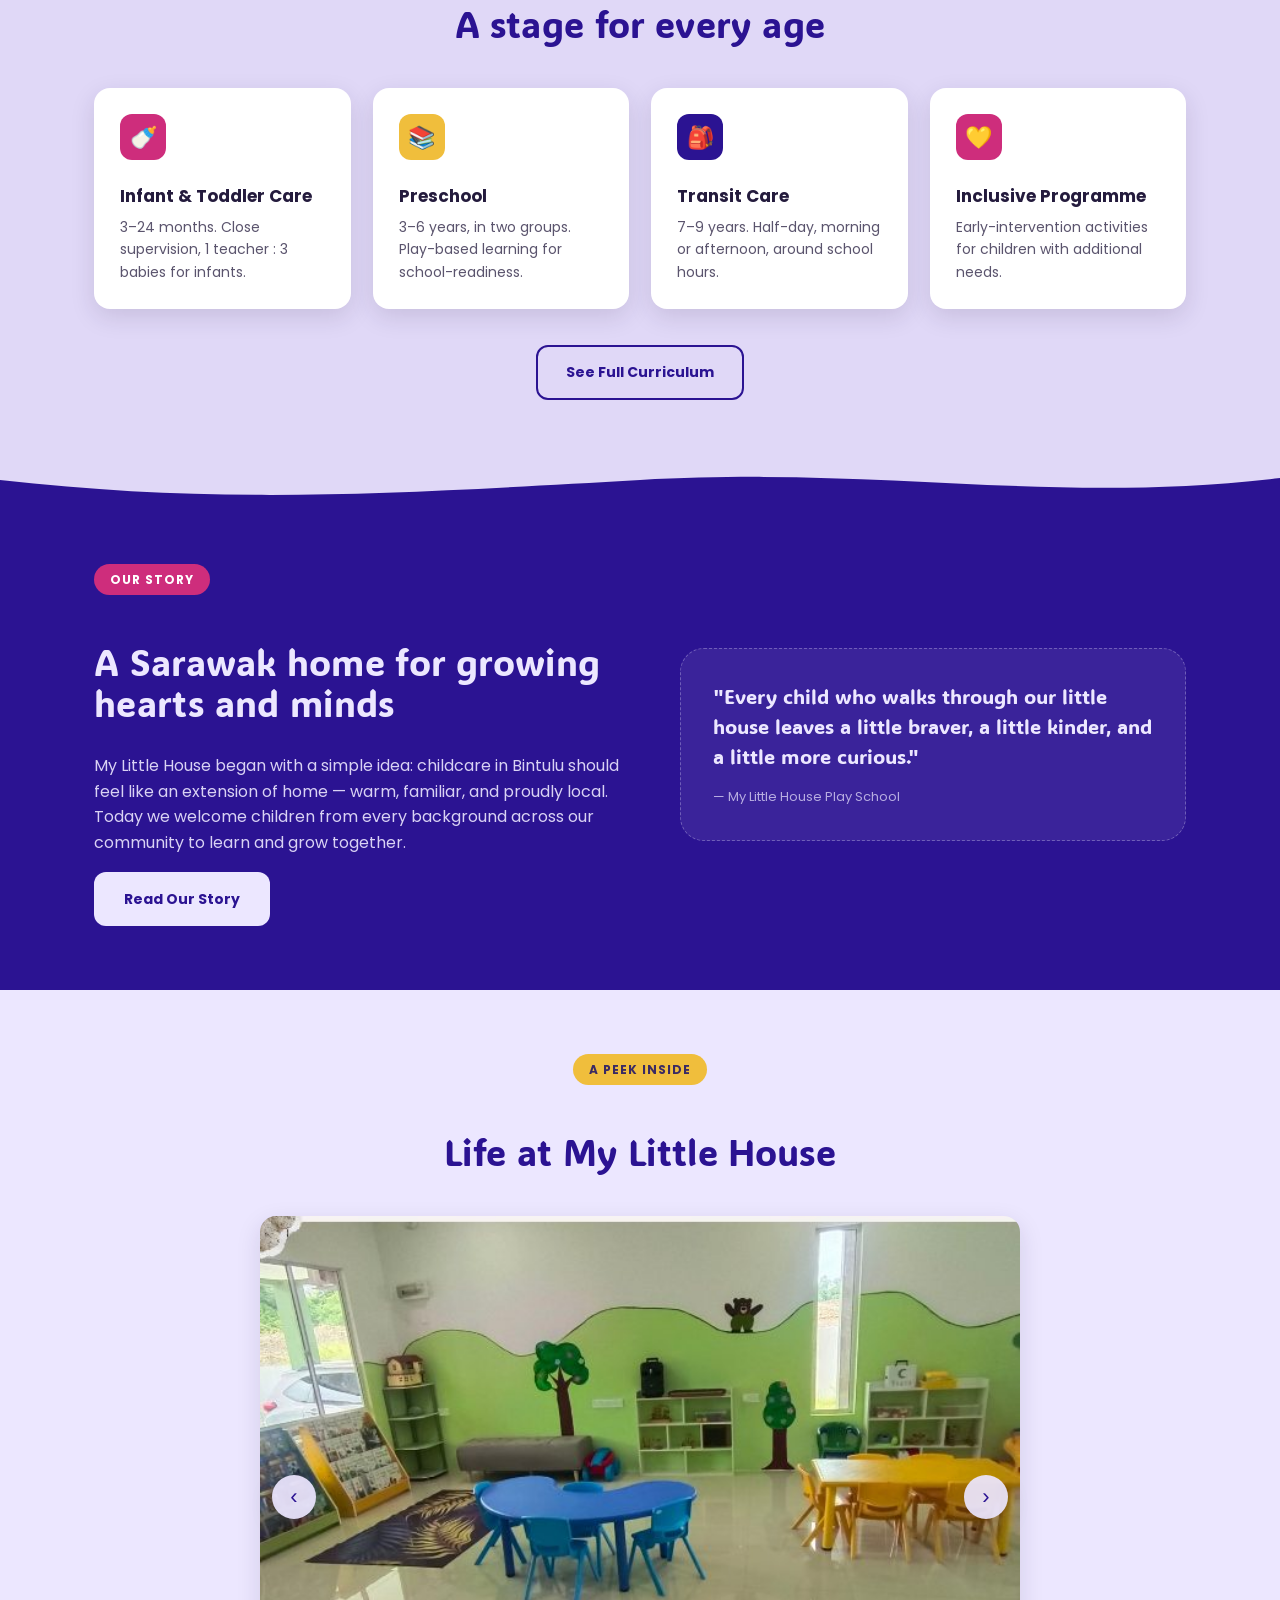
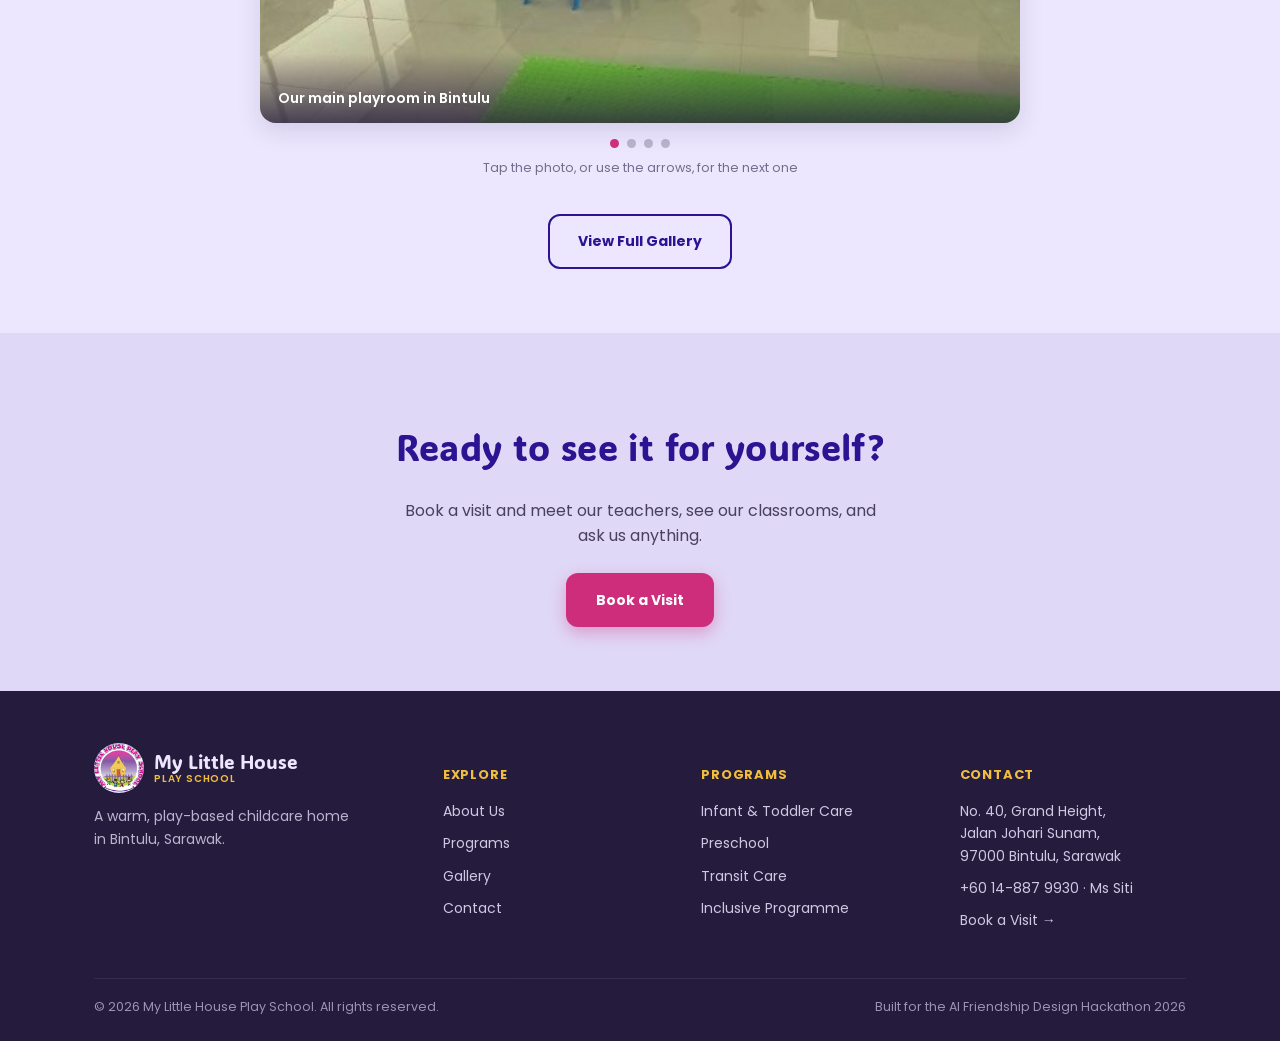
==== commit 2541a212: "Re-skin to the centre's own lavender / indigo / magenta palette The business owner asked for the col" ====
--- a/index.html
+++ b/index.html
@@ -8,7 +8,7 @@
 <link rel="canonical" href="https://sarawak-hackathon-2026.github.io/SME-website/">
 <meta name="robots" content="index, follow, max-snippet:-1, max-image-preview:large, max-video-preview:-1">
 <meta name="author" content="My Little House Play School">
-<meta name="theme-color" content="#1F4D38">
+<meta name="theme-color" content="#2B1392">
 <meta name="geo.region" content="MY-13">
 <meta name="geo.placename" content="Bintulu, Sarawak">
 <meta name="geo.position" content="3.1701;113.0417">
@@ -208,7 +208,7 @@
     </div>
     <div class="hero-visual-logo">
       <div class="blob" style="background:var(--terracotta); width:90px; height:90px; top:-20px; left:-20px;"></div>
-      <div class="blob" style="background:rgba(247,239,225,0.16); width:120px; height:120px; bottom:-34px; right:-28px;"></div>
+      <div class="blob" style="background:rgba(236,231,255,0.16); width:120px; height:120px; bottom:-34px; right:-28px;"></div>
       <img class="logo-hero" src="assets/logo.png" alt="My Little House Play School logo">
     </div>
   </div>
@@ -310,7 +310,7 @@
       <p style="opacity:0.9;">My Little House began with a simple idea: childcare in Bintulu should feel like an extension of home — warm, familiar, and proudly local. Today we welcome children from every background across our community to learn and grow together.</p>
       <a href="about.html" class="btn btn-light">Read Our Story</a>
     </div>
-    <div style="flex:1 1 280px; background:rgba(247,239,225,0.08); border-radius:var(--radius-lg); padding:32px; border:1px dashed rgba(247,239,225,0.3);">
+    <div style="flex:1 1 280px; background:rgba(236,231,255,0.08); border-radius:var(--radius-lg); padding:32px; border:1px dashed rgba(236,231,255,0.3);">
       <p style="font-family:var(--font-display); font-size:20px; line-height:1.5; color:var(--cream); opacity:1;">"Every child who walks through our little house leaves a little braver, a little kinder, and a little more curious."</p>
       <p style="margin:0; font-size:13px; opacity:0.7;">— My Little House Play School</p>
     </div>
--- a/styles.css
+++ b/styles.css
@@ -1,24 +1,26 @@
 /* =========================================================
    My Little House Play School — Brand System
-   Palette: "Bornean Warmth"
+   Palette: lavender / indigo / magenta (from the centre's own
+   brand). Token names are kept from the previous palette so the
+   whole site re-skins from these values alone.
    ========================================================= */
 
 @import url('https://fonts.googleapis.com/css2?family=ADLaM+Display&family=Poppins:wght@400;500;600;700;800&display=swap');
 
 :root {
   /* Brand palette */
-  --green:      #1F4D38;
-  --green-dark: #163a2a;
-  --terracotta: #C1502E;
-  --terracotta-dark: #a3401f;
-  --gold:       #E8A33D;
-  --cream:      #F7EFE1;
-  --cream-soft: #EFE2CD;
-  --charcoal:   #2B2420;
-
-  --card-blue:  #EAF2FA;
-  --card-terr:  #F1D9CE;
-  --card-green: #DCE7DF;
+  --green:      #2B1392;   /* deep indigo — primary brand colour, headings, dark panels */
+  --green-dark: #1d0b6b;
+  --terracotta: #CE2D7C;   /* magenta — primary call-to-action buttons */
+  --terracotta-dark: #b0246a;
+  --gold:       #F0BE3C;   /* warm yellow — eyebrow tags, sunny accents */
+  --cream:      #ECE7FF;   /* lavender — page background */
+  --cream-soft: #E0D8F7;   /* soft lilac — alternating sections */
+  --charcoal:   #241B3D;   /* plum-ink — body text, footer */
+
+  --card-blue:  #EAE4FB;
+  --card-terr:  #F8DBEC;
+  --card-green: #E7DCF7;
 
   /* Typography */
   --font-display: 'ADLaM Display', 'Poppins', sans-serif;
@@ -28,7 +30,7 @@
   --radius-sm: 10px;
   --radius-md: 16px;
   --radius-lg: 24px;
-  --shadow: 0 8px 24px rgba(43,36,32,0.10);
+  --shadow: 0 8px 24px rgba(36,27,61,0.13);
   --container: 1140px;
 }
 
@@ -75,7 +77,7 @@
   font-size: 12px;
   letter-spacing: 0.08em;
   text-transform: uppercase;
-  color: #6a4d16;
+  color: #3a2a63;
   background: var(--gold);
   padding: 6px 16px;
   border-radius: 999px;
@@ -101,7 +103,7 @@
 .btn-primary {
   background: var(--terracotta);
   color: #fff;
-  box-shadow: 0 6px 16px rgba(193,80,46,0.35);
+  box-shadow: 0 6px 16px rgba(206,45,124,0.35);
 }
 .btn-primary:hover { background: var(--terracotta-dark); }
 
@@ -129,7 +131,7 @@
   top: 0;
   z-index: 100;
   background: var(--cream);
-  border-bottom: 1px solid rgba(43,36,32,0.08);
+  border-bottom: 1px solid rgba(36,27,61,0.08);
 }
 .nav {
   display: flex;
@@ -150,7 +152,7 @@
   border-radius: 50%;
   overflow: hidden;
   flex-shrink: 0;
-  box-shadow: 0 0 0 2px rgba(43,36,32,0.08);
+  box-shadow: 0 0 0 2px rgba(36,27,61,0.08);
 }
 .brand-mark img { width: 100%; height: 100%; object-fit: cover; display: block; }
 .brand-name {
@@ -214,8 +216,8 @@
     align-items: stretch;
     gap: 0;
     padding: 6px 20px 16px;
-    border-bottom: 1px solid rgba(43,36,32,0.08);
-    box-shadow: 0 14px 22px rgba(43,36,32,0.12);
+    border-bottom: 1px solid rgba(36,27,61,0.08);
+    box-shadow: 0 14px 22px rgba(36,27,61,0.12);
     display: none;
   }
   .navlinks.open { display: flex; }
@@ -224,12 +226,12 @@
     width: 100%;
     padding: 13px 2px;
     font-size: 15px;
-    border-bottom: 1px solid rgba(43,36,32,0.07);
+    border-bottom: 1px solid rgba(36,27,61,0.07);
   }
   .navlinks a:not(.btn):hover,
   .navlinks a:not(.btn).active {
     color: var(--terracotta);
-    border-bottom-color: rgba(43,36,32,0.07);
+    border-bottom-color: rgba(36,27,61,0.07);
   }
   .navlinks .nav-cta-mobile {
     display: block;
@@ -279,10 +281,10 @@
   position: absolute;
   inset: 0;
   background-image:
-    linear-gradient(135deg, rgba(232,163,61,0.16) 25%, transparent 25%),
-    linear-gradient(225deg, rgba(232,163,61,0.16) 25%, transparent 25%),
-    linear-gradient(45deg, rgba(232,163,61,0.16) 25%, transparent 25%),
-    linear-gradient(315deg, rgba(232,163,61,0.16) 25%, transparent 25%);
+    linear-gradient(135deg, rgba(240,190,60,0.16) 25%, transparent 25%),
+    linear-gradient(225deg, rgba(240,190,60,0.16) 25%, transparent 25%),
+    linear-gradient(45deg, rgba(240,190,60,0.16) 25%, transparent 25%),
+    linear-gradient(315deg, rgba(240,190,60,0.16) 25%, transparent 25%);
   background-position: 20px 0, 20px 0, 0 0, 0 0;
   background-size: 40px 40px;
   background-repeat: repeat;
@@ -303,15 +305,15 @@
 }
 .hero-visual-logo .blob { position: absolute; border-radius: 50%; }
 .hero-visual-logo img.logo-hero {
-  width: 264px;
-  height: 264px;
+  width: 260px;
+  height: 260px;
   border-radius: 50%;
   object-fit: cover;
-  border: 16px solid var(--gold);
+  border: 14px solid var(--cream);
   position: relative;
   z-index: 2;
-  background: var(--gold);
-  box-shadow: 0 0 0 4px var(--cream), 0 18px 40px rgba(0,0,0,0.30);
+  background: var(--cream);
+  box-shadow: 0 0 0 4px var(--gold), 0 18px 40px rgba(0,0,0,0.32);
 }
 @media (max-width: 500px) {
   .hero-visual-logo img.logo-hero { width: 190px; height: 190px; }
@@ -372,7 +374,7 @@
   border-radius: 50%;
   object-fit: cover;
   background: #fff;
-  box-shadow: 0 0 0 3px var(--cream-soft), 0 6px 16px rgba(43, 36, 32, 0.15);
+  box-shadow: 0 0 0 3px var(--cream-soft), 0 6px 16px rgba(36, 27, 61, 0.15);
   margin-bottom: 16px;
 }
 
@@ -432,7 +434,7 @@
 .carousel-slide figcaption {
   position: absolute;
   left: 0; right: 0; bottom: 0;
-  background: linear-gradient(to top, rgba(43,36,32,0.75), rgba(43,36,32,0));
+  background: linear-gradient(to top, rgba(36,27,61,0.75), rgba(36,27,61,0));
   color: #fff;
   font-family: var(--font-body);
   font-weight: 600;
@@ -446,7 +448,7 @@
   width: 44px; height: 44px;
   border: none;
   border-radius: 50%;
-  background: rgba(247,239,225,0.92);
+  background: rgba(236,231,255,0.92);
   color: var(--green);
   font-size: 22px;
   line-height: 1;
@@ -465,7 +467,7 @@
   padding: 0;
   border: none;
   border-radius: 50%;
-  background: rgba(43,36,32,0.25);
+  background: rgba(36,27,61,0.25);
   cursor: pointer;
 }
 .carousel-dots button.active { background: var(--terracotta); }
@@ -547,7 +549,7 @@
   width: 100%;
   padding: 12px 14px;
   border-radius: 10px;
-  border: 1.5px solid rgba(43,36,32,0.15);
+  border: 1.5px solid rgba(36,27,61,0.15);
   font-family: var(--font-body);
   font-size: 14px;
   background: #fff;
@@ -572,7 +574,7 @@
 .footer-grid li { margin-bottom: 10px; font-size: 14px; opacity: 0.85; }
 .footer-grid a:hover { color: var(--gold); }
 .footer-bottom {
-  border-top: 1px solid rgba(247,239,225,0.15);
+  border-top: 1px solid rgba(236,231,255,0.15);
   padding-top: 18px;
   font-size: 12.5px;
   opacity: 0.6;
@@ -584,8 +586,8 @@
 
 .badge-note {
   font-size: 12px;
-  background: rgba(232,163,61,0.15);
-  color: #6a4d16;
+  background: rgba(240,190,60,0.15);
+  color: #3a2a63;
   border: 1px dashed var(--gold);
   border-radius: 10px;
   padding: 10px 14px;
@@ -611,7 +613,7 @@
 .fee-table td {
   padding: 11px 8px;
   text-align: center;
-  border-bottom: 1px solid rgba(43, 36, 32, 0.1);
+  border-bottom: 1px solid rgba(36, 27, 61, 0.1);
 }
 .fee-table thead th {
   font-family: var(--font-body);
@@ -645,7 +647,7 @@
   align-items: baseline;
   gap: 14px;
   padding: 11px 0;
-  border-bottom: 1px solid rgba(43, 36, 32, 0.1);
+  border-bottom: 1px solid rgba(36, 27, 61, 0.1);
   font-size: 14.5px;
 }
 .fee-list li:last-child { border-bottom: none; }
@@ -720,7 +722,7 @@
   position: absolute;
   left: 0; right: 0; top: -1px;
   height: 42px;
-  background: url("data:image/svg+xml,%3Csvg xmlns='http://www.w3.org/2000/svg' viewBox='0 0 1440 42' preserveAspectRatio='none'%3E%3Cpath fill='%23EFE2CD' d='M0,0 H1440 V15 C1180,42 1000,3 720,17 C440,31 250,42 0,17 Z'/%3E%3C/svg%3E") no-repeat top center;
+  background: url("data:image/svg+xml,%3Csvg xmlns='http://www.w3.org/2000/svg' viewBox='0 0 1440 42' preserveAspectRatio='none'%3E%3Cpath fill='%23E0D8F7' d='M0,0 H1440 V15 C1180,42 1000,3 720,17 C440,31 250,42 0,17 Z'/%3E%3C/svg%3E") no-repeat top center;
   background-size: 100% 100%;
   pointer-events: none;
 }
@@ -765,7 +767,7 @@
 /* Card hover */
 .js-motion .grid .card:hover {
   transform: translateY(-4px);
-  box-shadow: 0 16px 36px rgba(43, 36, 32, 0.16);
+  box-shadow: 0 16px 36px rgba(36, 27, 61, 0.16);
 }
 .js-motion .grid .card:hover .icon { transform: translateY(-2px) scale(1.08) rotate(-4deg); }
 
@@ -776,7 +778,7 @@
 /* Sticky nav condense on scroll */
 .site-header { transition: box-shadow 0.25s ease; }
 .nav { transition: padding 0.25s ease; }
-.js-motion .site-header.scrolled { box-shadow: 0 6px 20px rgba(43, 36, 32, 0.10); }
+.js-motion .site-header.scrolled { box-shadow: 0 6px 20px rgba(36, 27, 61, 0.10); }
 .js-motion .site-header.scrolled .nav { padding-top: 9px; padding-bottom: 9px; }
 
 /* Nav logo gives a friendly spin on hover */
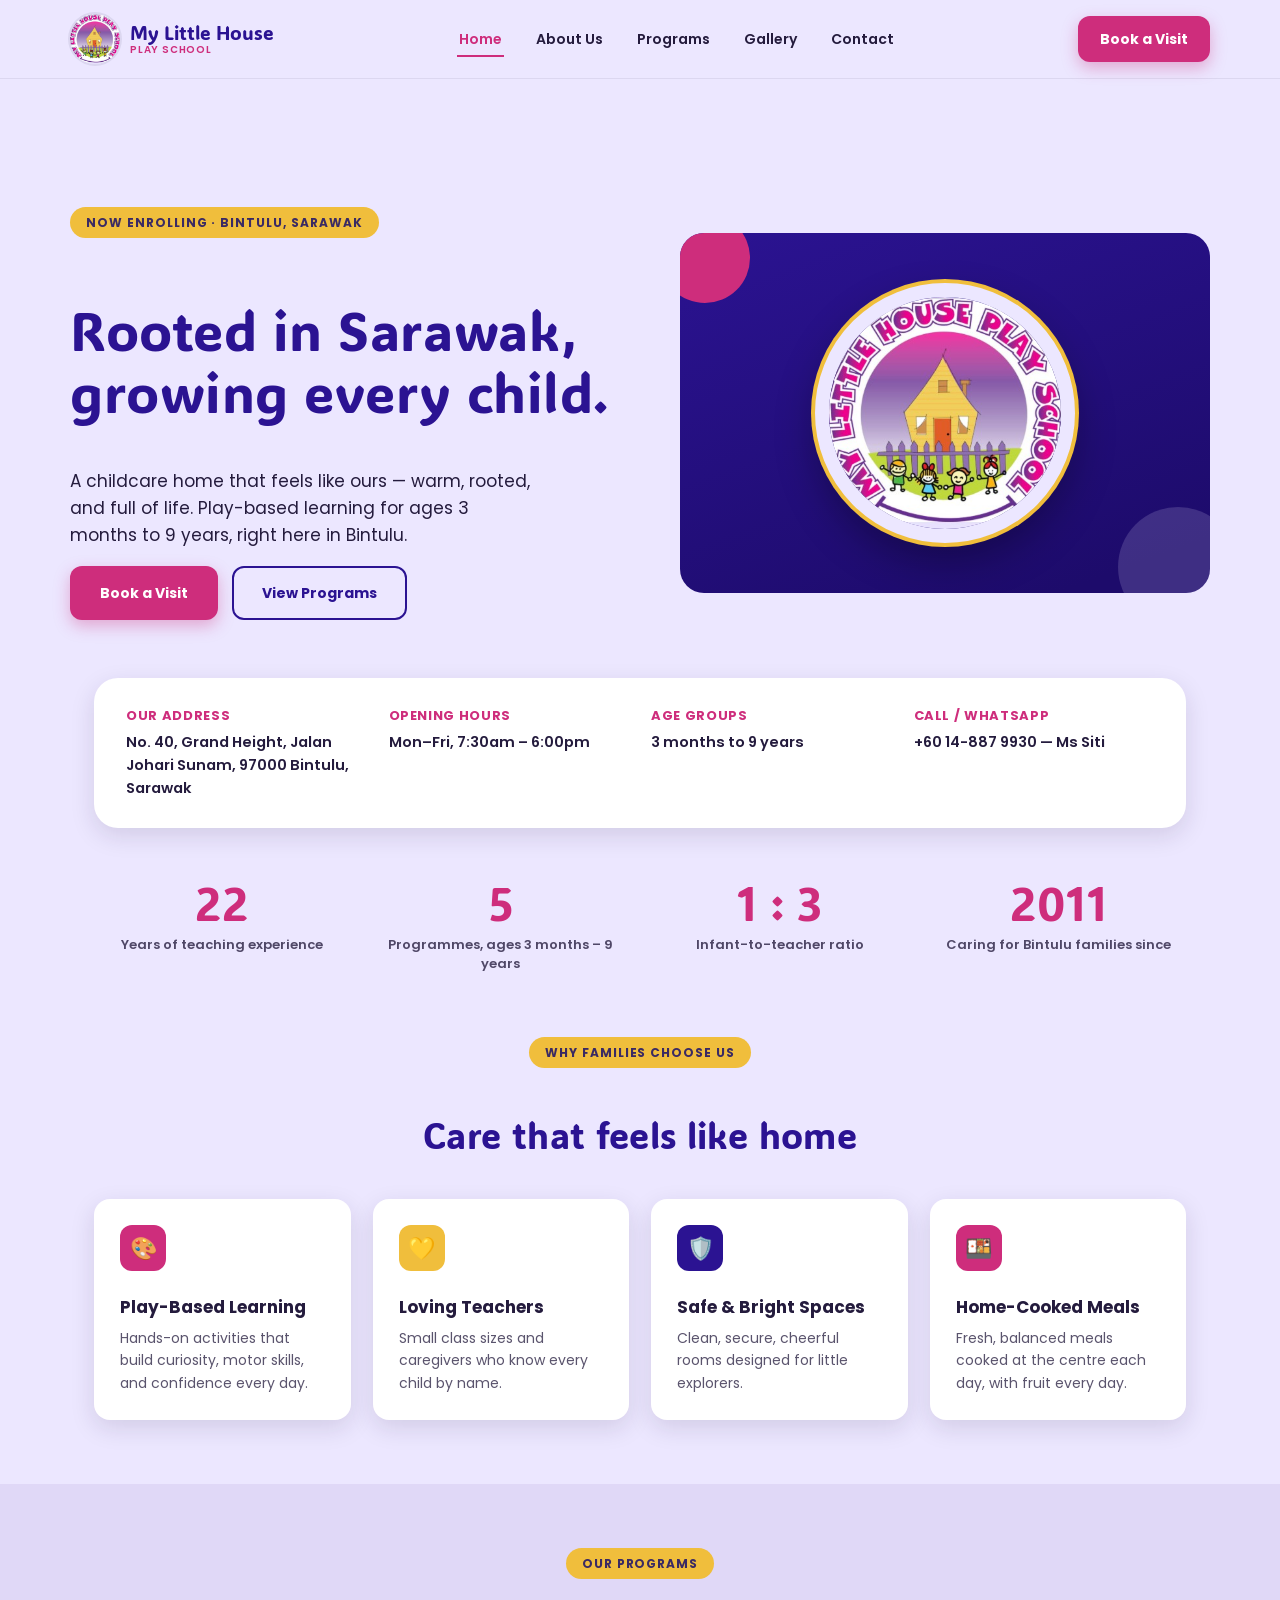
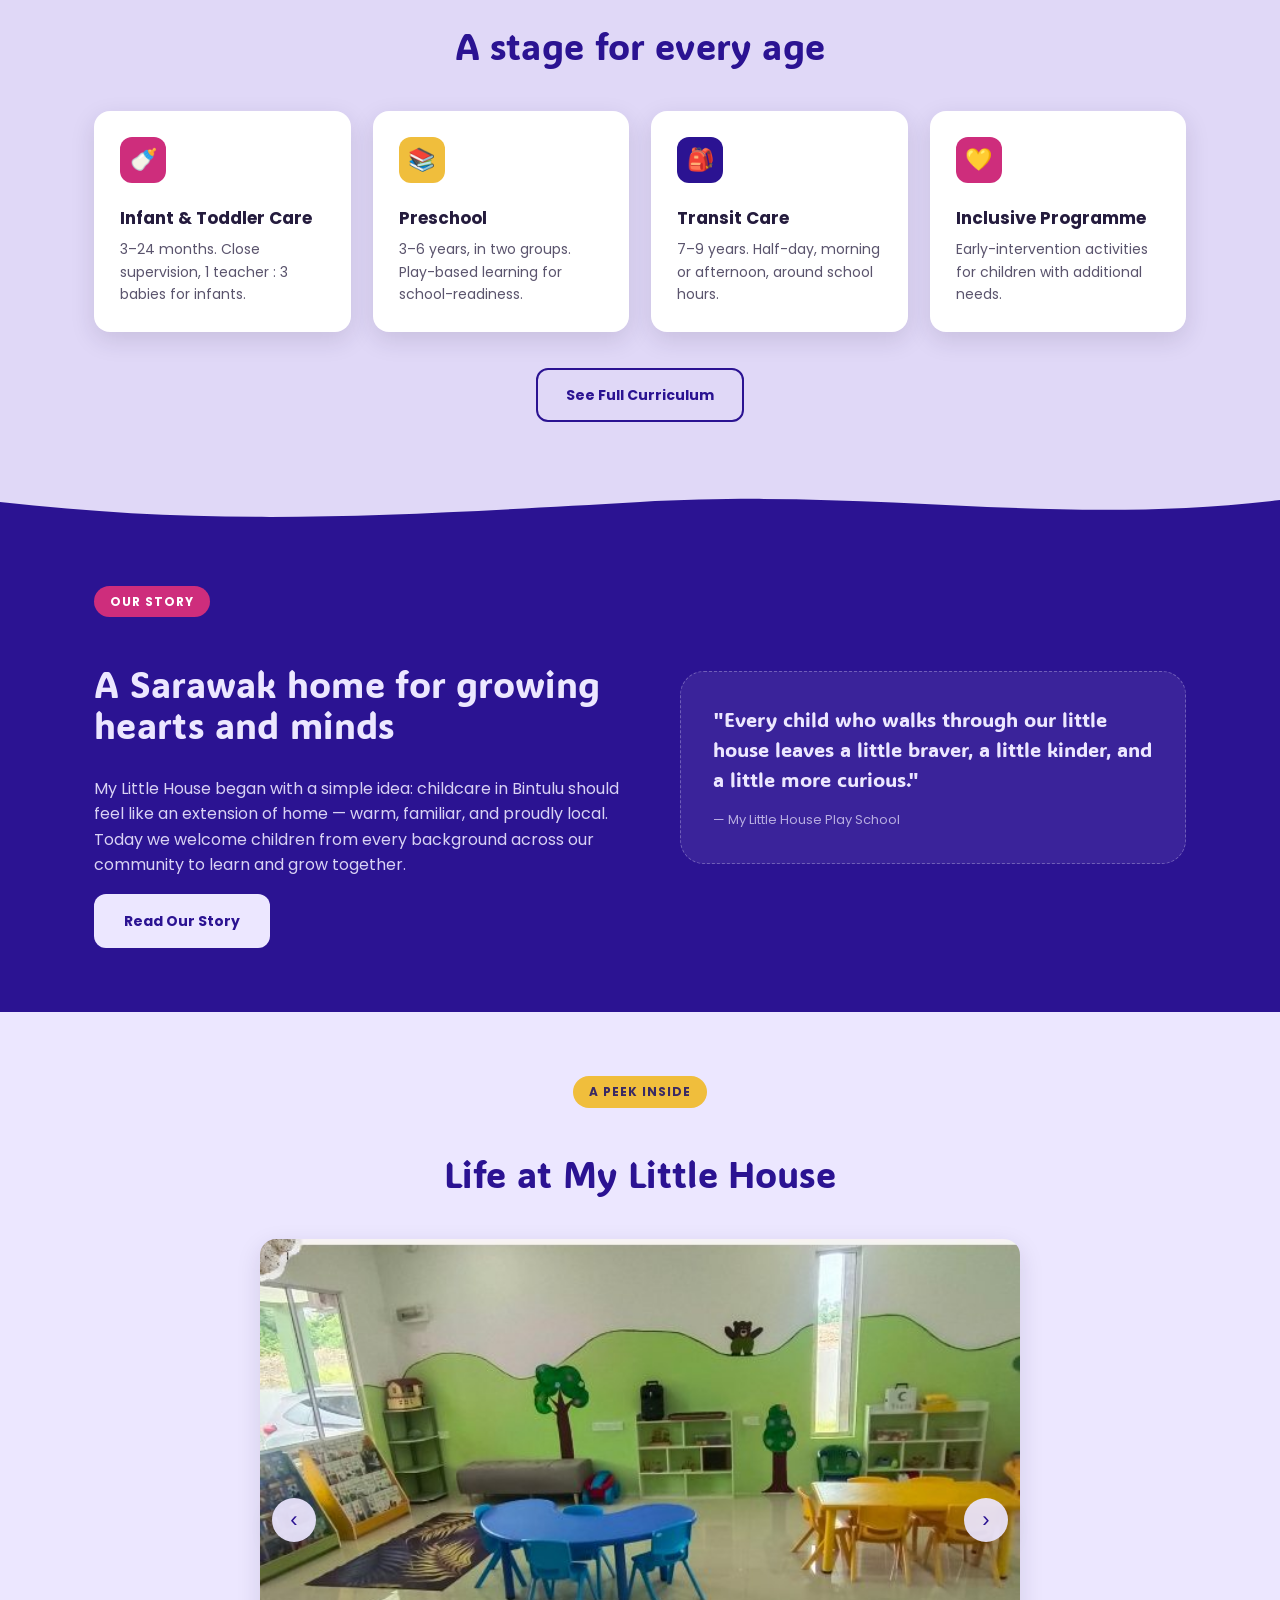
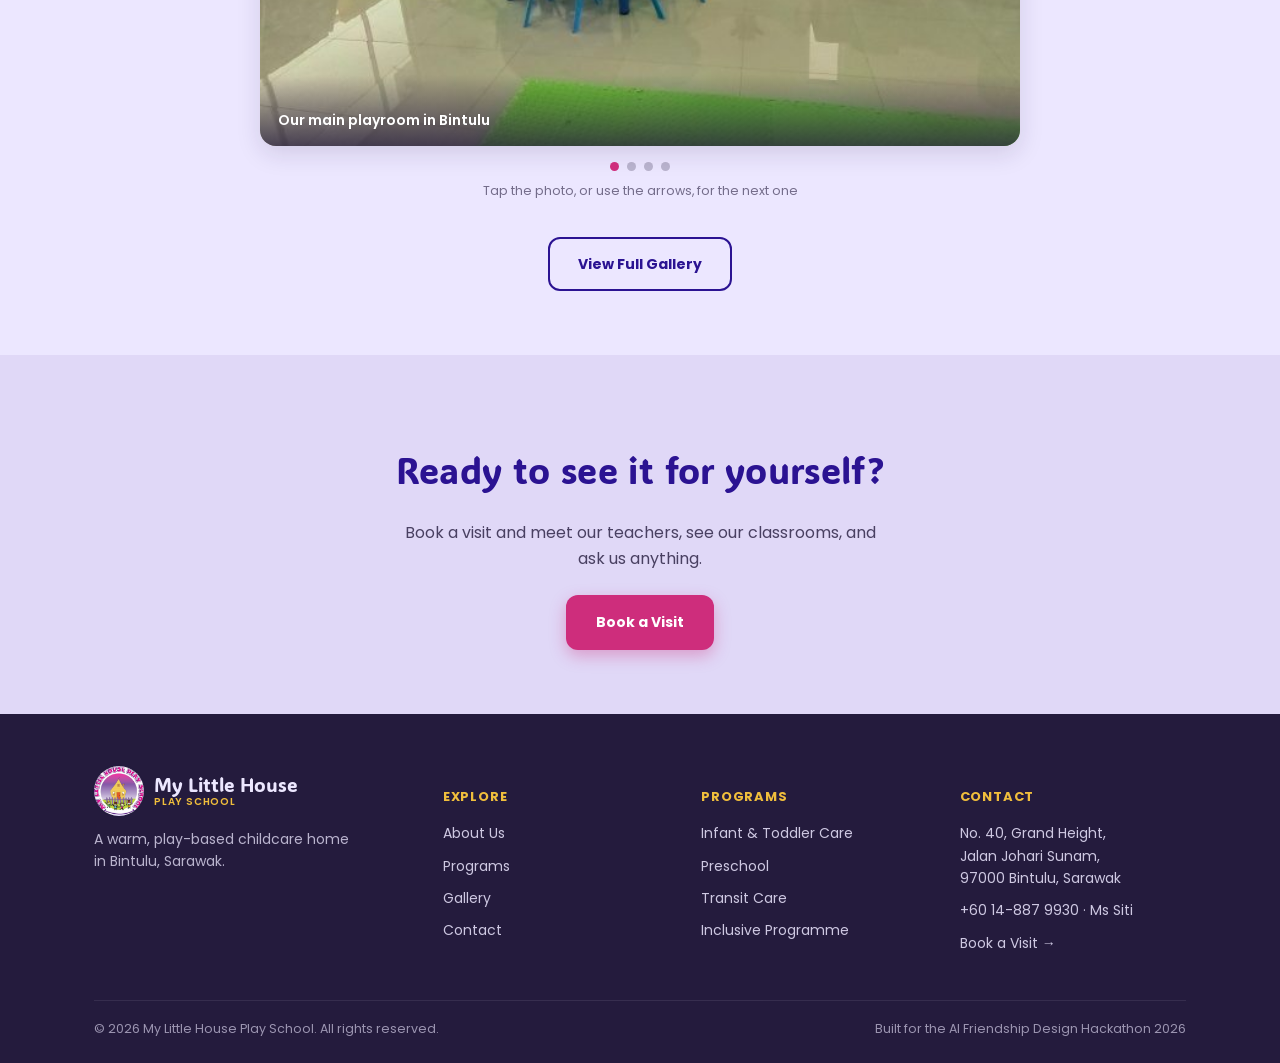
==== commit ae92cedd: "Add meal photos + a Meals & nutrition section - assets/food/ — five clean shots cropped from the cen" ====
--- a/index.html
+++ b/index.html
@@ -248,7 +248,7 @@
       <span class="eyebrow">Why Families Choose Us</span>
       <h2>Care that feels like home</h2>
     </div>
-    <div class="grid grid-3">
+    <div class="grid grid-4">
       <div class="card">
         <div class="icon tint-terracotta">🎨</div>
         <h4>Play-Based Learning</h4>
@@ -263,6 +263,11 @@
         <div class="icon tint-green">🛡️</div>
         <h4>Safe & Bright Spaces</h4>
         <p>Clean, secure, cheerful rooms designed for little explorers.</p>
+      </div>
+      <div class="card">
+        <div class="icon tint-terracotta">🍱</div>
+        <h4>Home-Cooked Meals</h4>
+        <p>Fresh, balanced meals cooked at the centre each day, with fruit every day.</p>
       </div>
     </div>
   </div>
--- a/styles.css
+++ b/styles.css
@@ -665,6 +665,24 @@
   line-height: 1.5;
 }
 
+/* ---------- Photo strip (meals, etc.) ---------- */
+.photo-strip {
+  display: grid;
+  grid-template-columns: repeat(4, 1fr);
+  gap: 16px;
+}
+.photo-strip img {
+  width: 100%;
+  aspect-ratio: 1 / 1;
+  object-fit: cover;
+  border-radius: var(--radius-md);
+  box-shadow: var(--shadow);
+  background: var(--cream-soft);
+}
+@media (max-width: 720px) {
+  .photo-strip { grid-template-columns: repeat(2, 1fr); gap: 12px; }
+}
+
 /* ---------- Small-screen tuning ---------- */
 @media (max-width: 720px) {
   .info-strip { margin-top: 24px; }
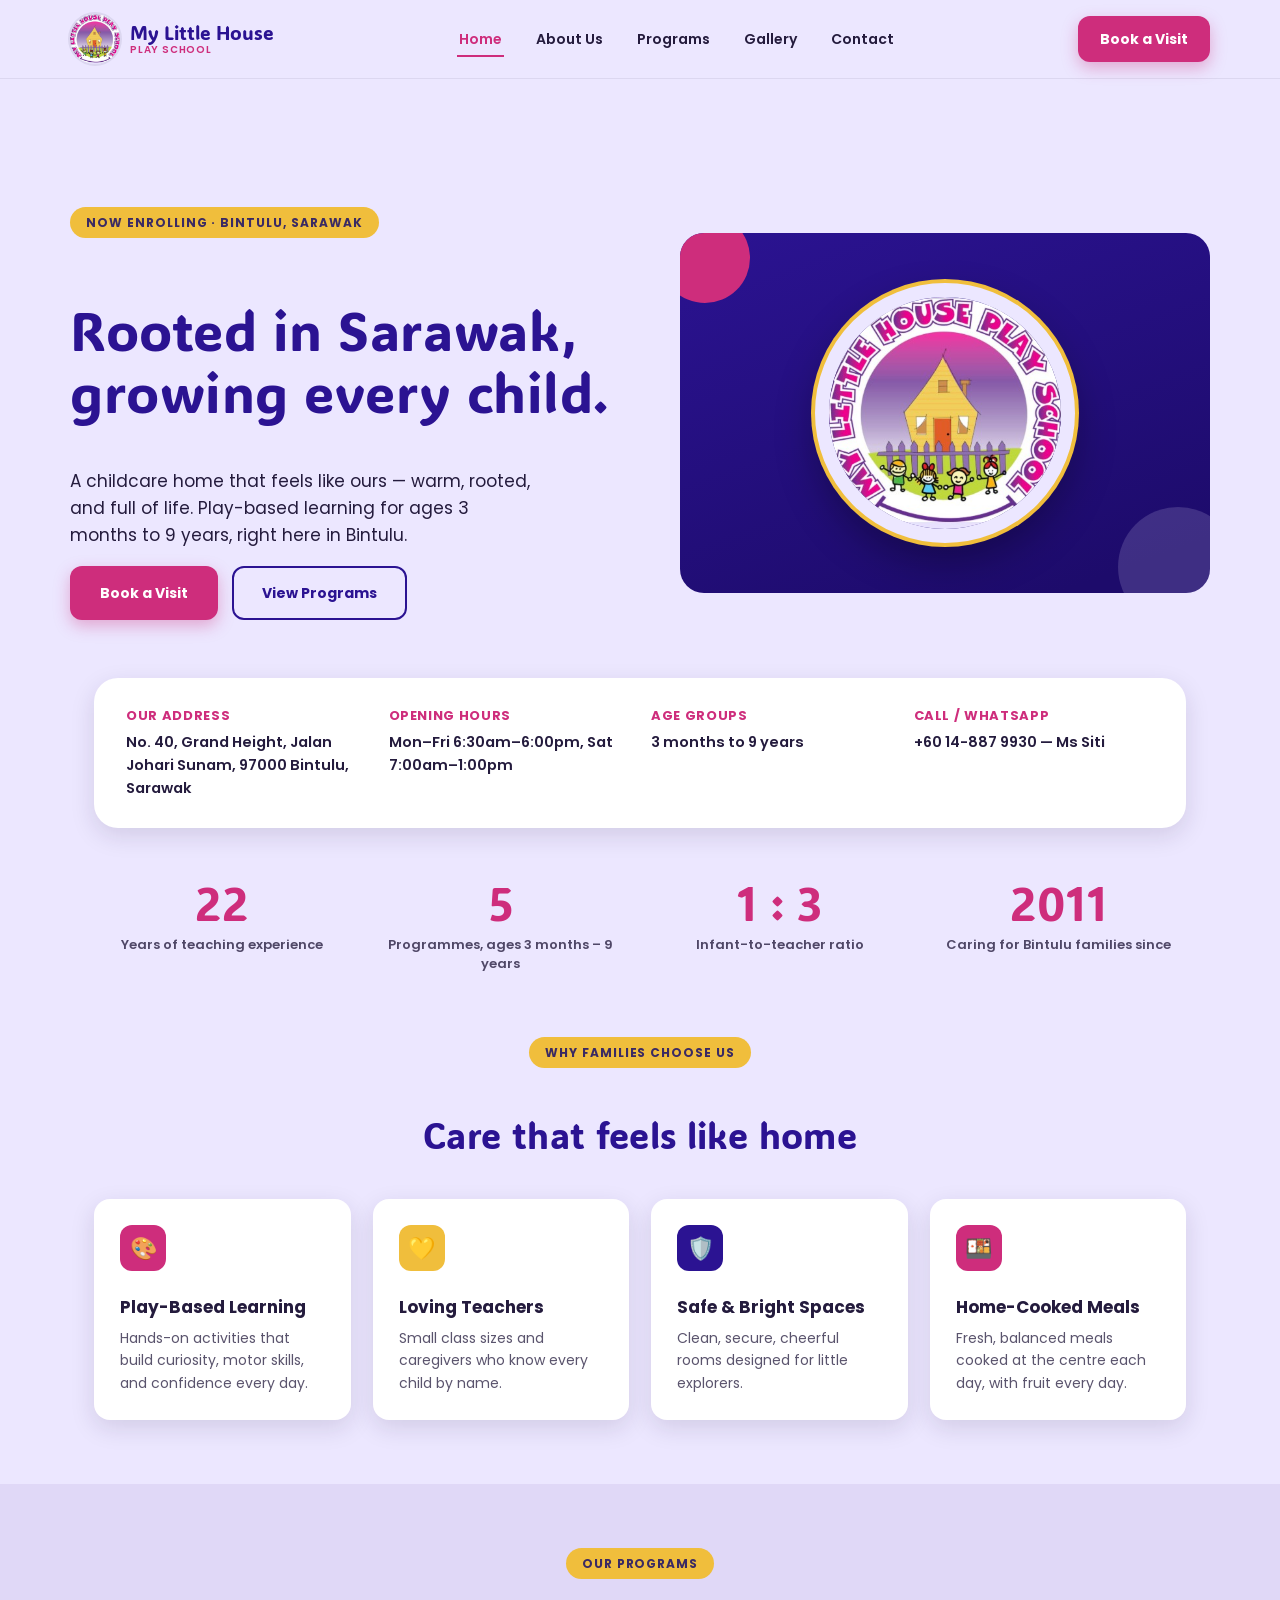
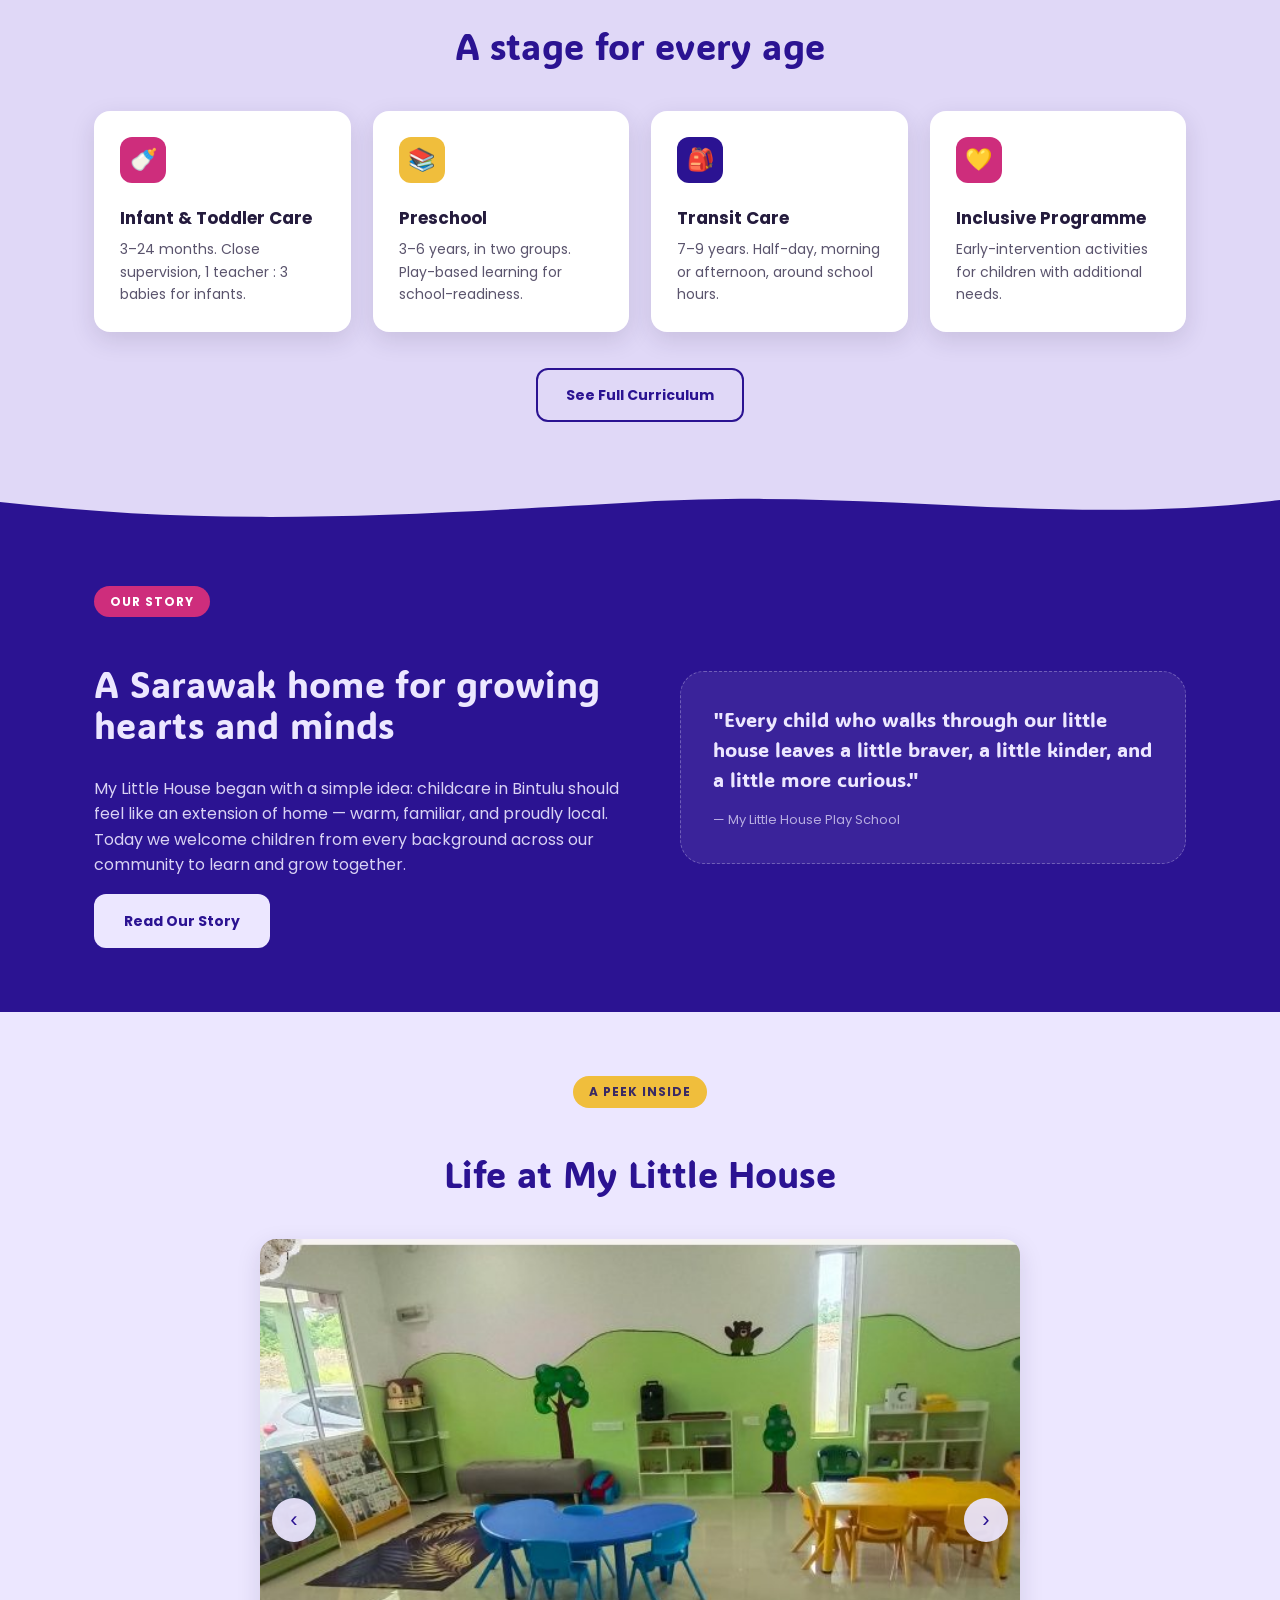
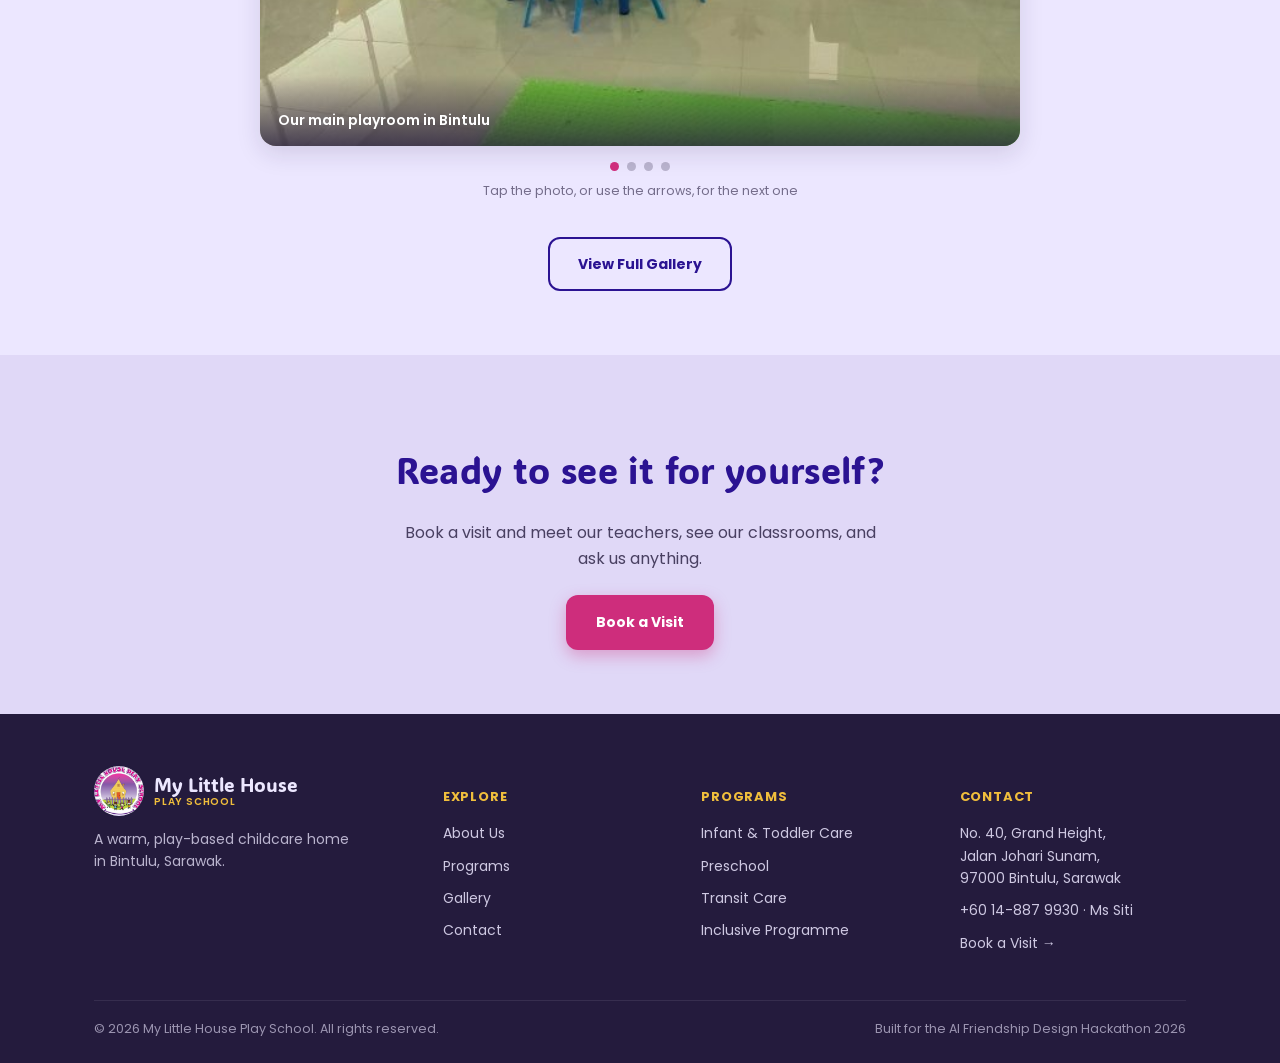
==== commit 10ff7578: "Update operating hours to owner-confirmed Mon-Fri 6:30-18:00 + Sat 7:00-13:00 Applied across visible" ====
--- a/index.html
+++ b/index.html
@@ -99,8 +99,14 @@
             "Thursday",
             "Friday"
           ],
-          "opens": "07:30",
+          "opens": "06:30",
           "closes": "18:00"
+        },
+        {
+          "@type": "OpeningHoursSpecification",
+          "dayOfWeek": "Saturday",
+          "opens": "07:00",
+          "closes": "13:00"
         }
       ],
       "knowsLanguage": [
@@ -217,7 +223,7 @@
 <div class="container">
   <div class="info-strip">
     <div class="info-item"><h4>Our Address</h4><p>No. 40, Grand Height, Jalan Johari Sunam, 97000 Bintulu, Sarawak</p></div>
-    <div class="info-item"><h4>Opening Hours</h4><p>Mon–Fri, 7:30am – 6:00pm</p></div>
+    <div class="info-item"><h4>Opening Hours</h4><p>Mon–Fri 6:30am–6:00pm, Sat 7:00am–1:00pm</p></div>
     <div class="info-item"><h4>Age Groups</h4><p>3 months to 9 years</p></div>
     <div class="info-item"><h4>Call / WhatsApp</h4><p><a href="https://wa.me/60148879930?text=Hello%20My%20Little%20House%2C%20I%27d%20like%20to%20ask%20about%20a%20place%20for%20my%20child.">+60 14-887 9930</a> — Ms Siti</p></div>
   </div>
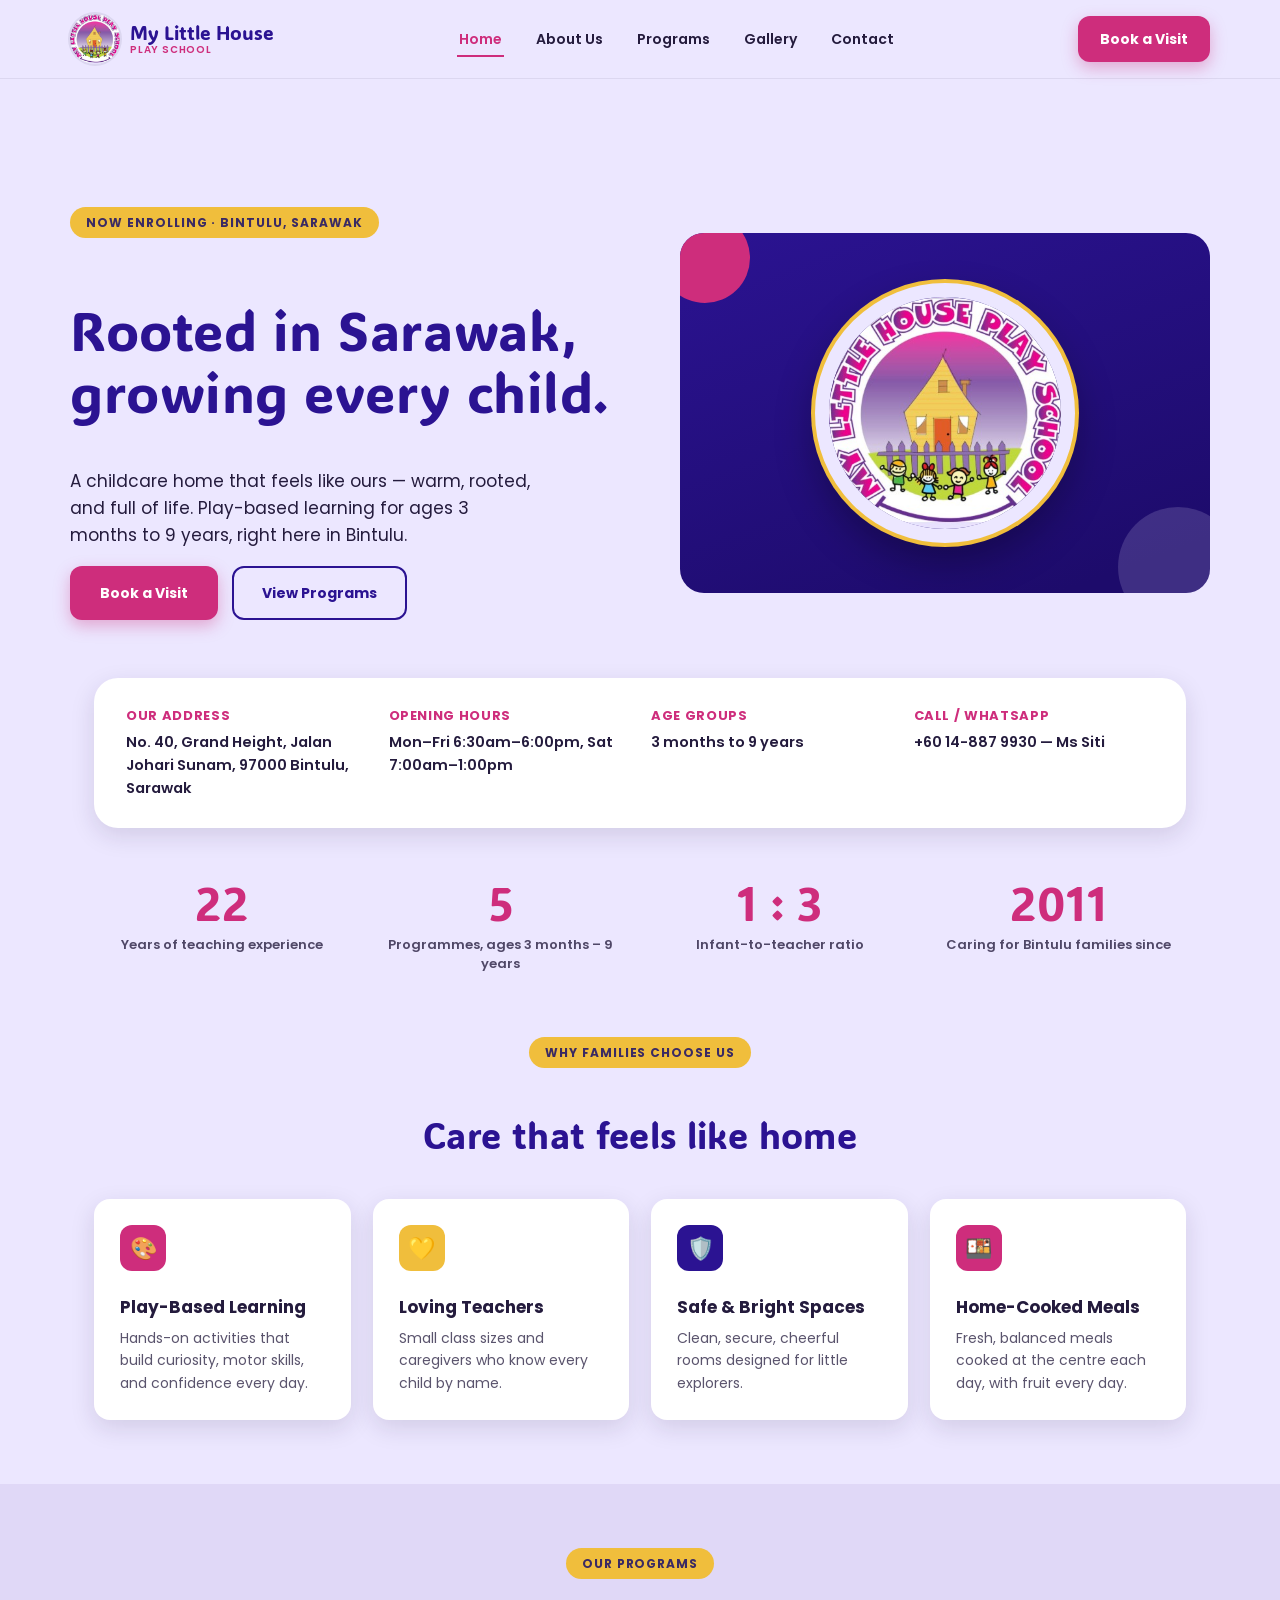
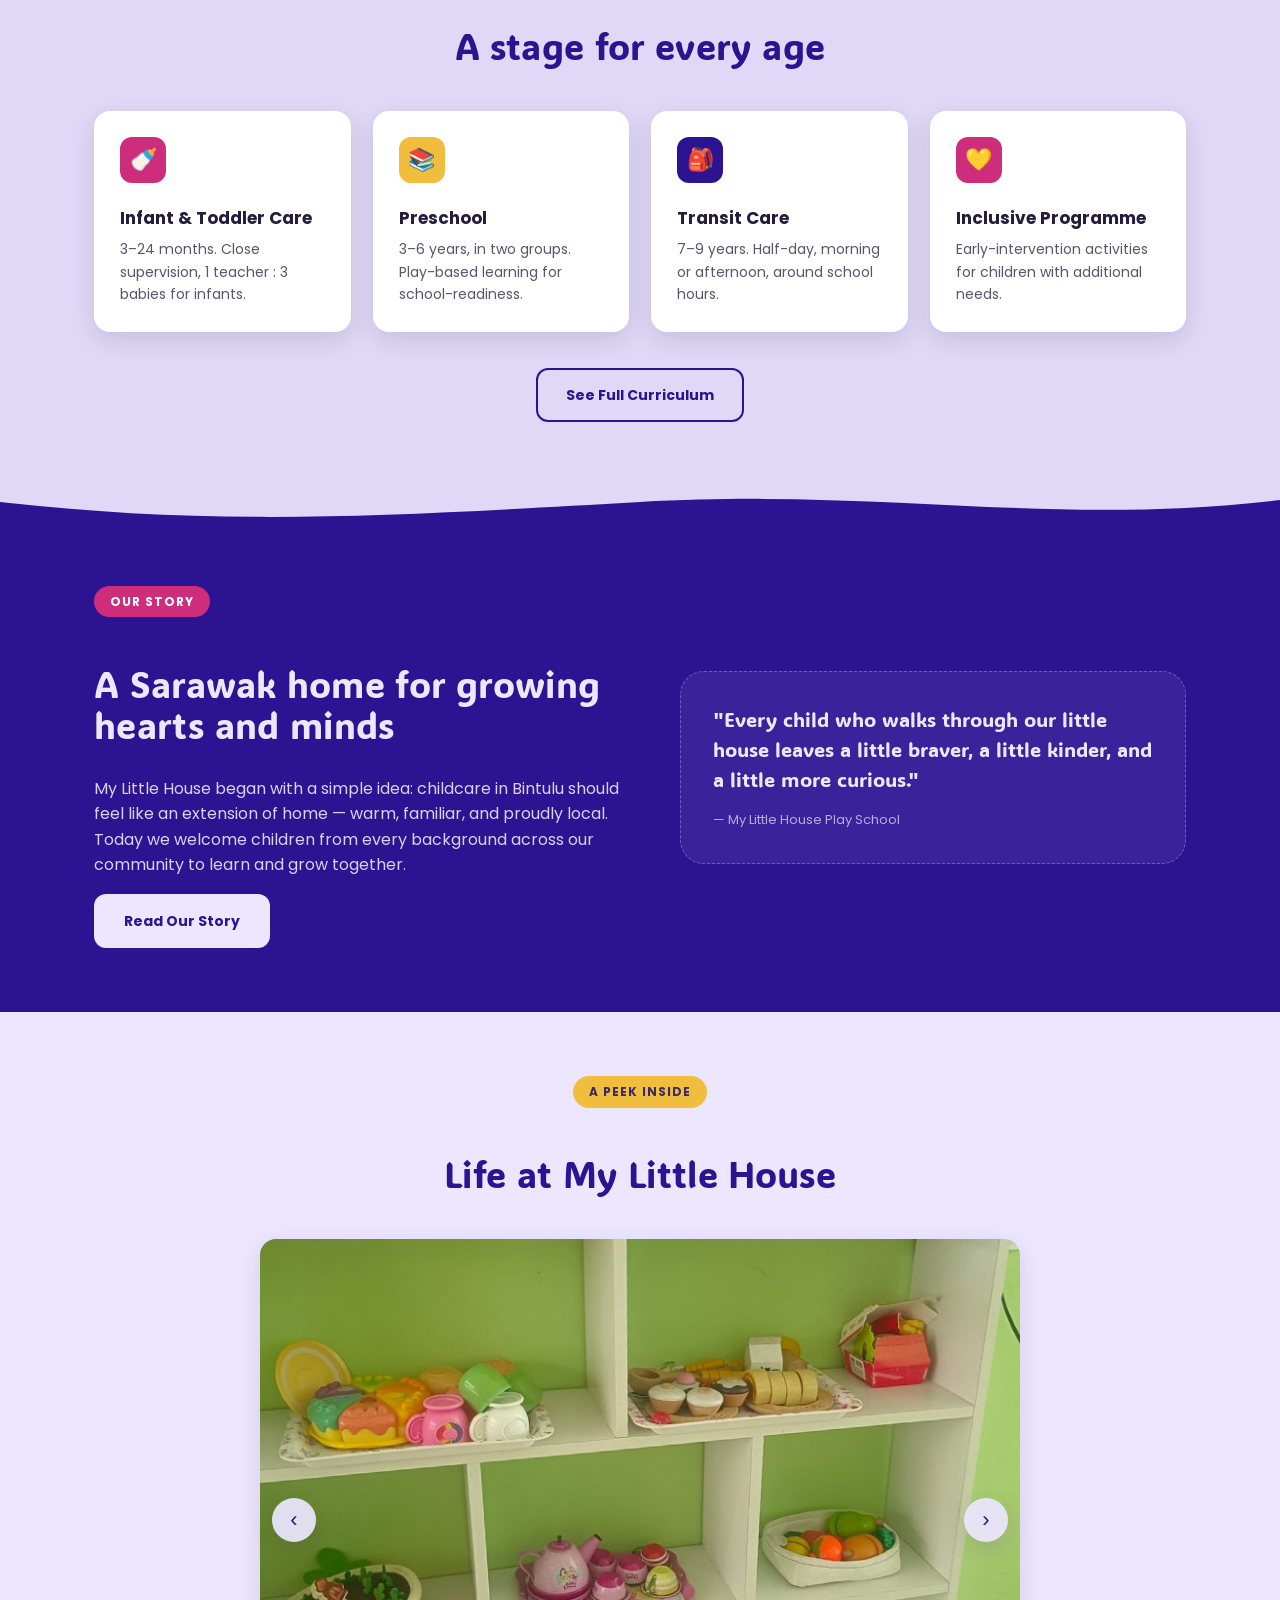
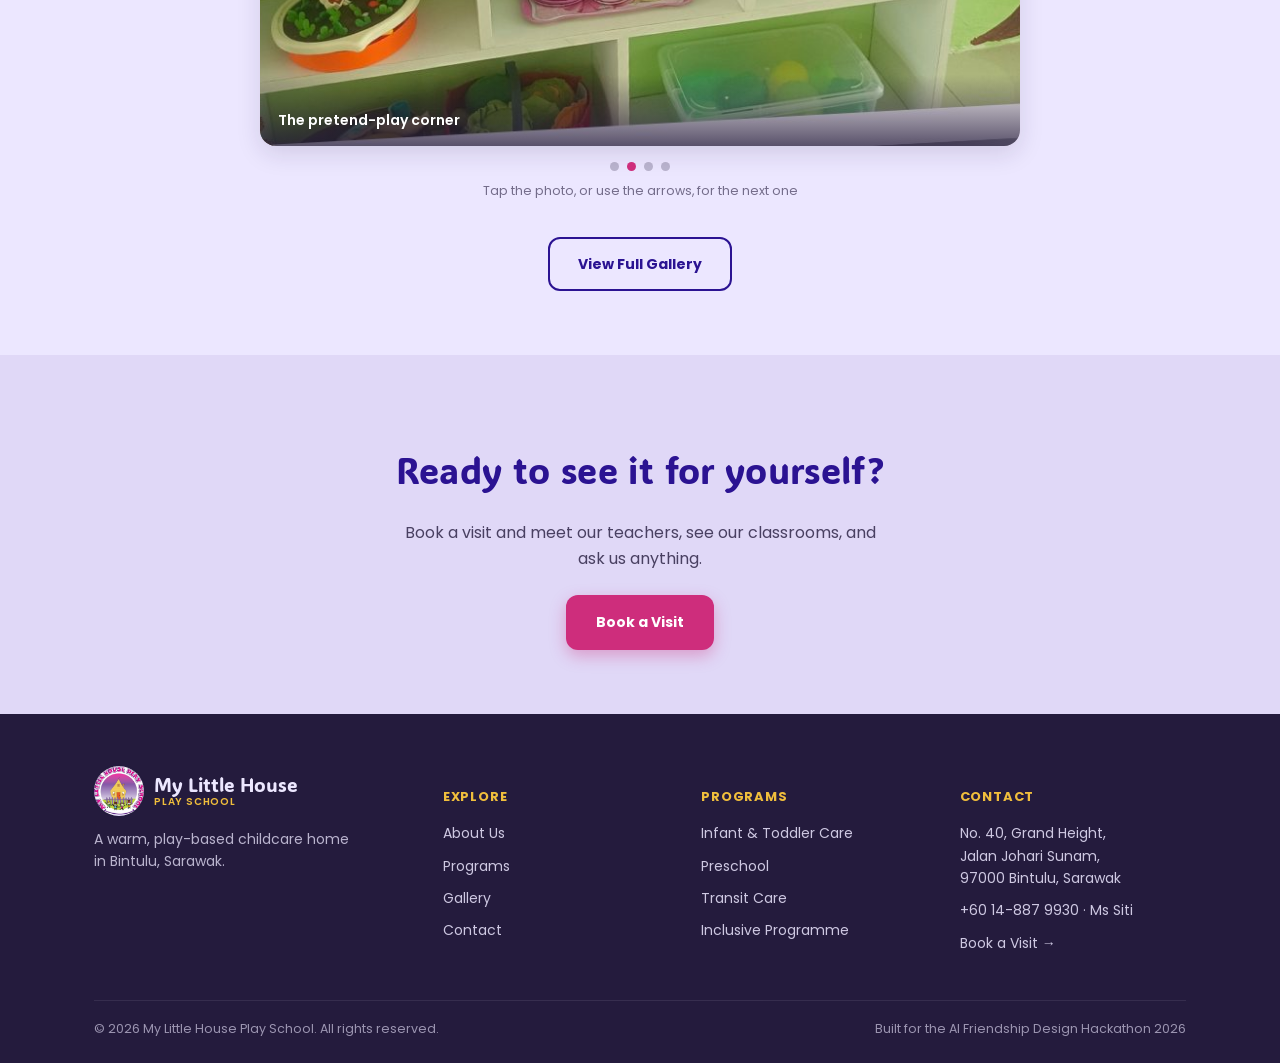
==== commit 300e0ff2: "Scroll-reveal .fee-note paragraphs Includes the allergy/dietary note under "Meals & nutrition" and t" ====
--- a/index.html
+++ b/index.html
@@ -34,7 +34,7 @@
 <link rel="preconnect" href="https://fonts.googleapis.com">
 <link rel="preconnect" href="https://fonts.gstatic.com" crossorigin>
 <script>try{if(!matchMedia('(prefers-reduced-motion:reduce)').matches)document.documentElement.classList.add('js-motion')}catch(e){}</script>
-<link rel="stylesheet" href="styles.css">
+<link rel="stylesheet" href="styles.css?v=20260904d">
 <script type="application/ld+json">
 {
   "@context": "https://schema.org",
@@ -459,6 +459,6 @@
     go(0);
   });
 </script>
-<script src="motion.js" defer></script>
+<script src="motion.js?v=20260904e" defer></script>
 </body>
 </html>
--- a/styles.css
+++ b/styles.css
@@ -585,13 +585,16 @@
 }
 
 .badge-note {
+  display: block;
+  max-width: 560px;
   font-size: 12px;
+  line-height: 1.5;
   background: rgba(240,190,60,0.15);
   color: #3a2a63;
   border: 1px dashed var(--gold);
   border-radius: 10px;
   padding: 10px 14px;
-  margin-top: 10px;
+  margin-top: 14px;
 }
 
 /* ---------- Daily schedule table ---------- */
@@ -678,9 +681,36 @@
   border-radius: var(--radius-md);
   box-shadow: var(--shadow);
   background: var(--cream-soft);
+  transition: transform 0.25s ease, box-shadow 0.25s ease;
 }
 @media (max-width: 720px) {
   .photo-strip { grid-template-columns: repeat(2, 1fr); gap: 12px; }
+}
+
+/* ---------- Candid photo pair (children, faces blurred) ---------- */
+.kids-strip {
+  display: grid;
+  grid-template-columns: repeat(2, 1fr);
+  gap: 20px;
+  margin-top: 8px;
+}
+.kids-strip figure { margin: 0; }
+.kids-strip img {
+  width: 100%;
+  aspect-ratio: 16 / 10;
+  object-fit: cover;
+  border-radius: var(--radius-md);
+  box-shadow: var(--shadow);
+  background: var(--cream-soft);
+  transition: transform 0.25s ease, box-shadow 0.25s ease;
+}
+.kids-strip figcaption {
+  margin-top: 8px;
+  font-size: 13.5px;
+  opacity: 0.75;
+}
+@media (max-width: 640px) {
+  .kids-strip { grid-template-columns: 1fr; gap: 16px; }
 }
 
 /* ---------- Small-screen tuning ---------- */
@@ -776,8 +806,8 @@
 .js-motion .reveal-logo.in { opacity: 1; transform: none; }
 
 /* Floating hero logo + drifting blobs */
-.js-motion .logo-hero.in { animation: float 6s ease-in-out 1.1s infinite; }
-@keyframes float { 0%, 100% { transform: translateY(0); } 50% { transform: translateY(-10px); } }
+.js-motion .reveal-logo.in .logo-hero { animation: float 7s ease-in-out 1.15s infinite; }
+@keyframes float { 0%, 100% { transform: translateY(0); } 50% { transform: translateY(-8px); } }
 .js-motion .hero-visual-logo .blob { animation: drift 9s ease-in-out infinite; }
 .js-motion .hero-visual-logo .blob:nth-of-type(2) { animation-duration: 12s; animation-direction: reverse; }
 @keyframes drift { 0%, 100% { transform: translate(0, 0); } 50% { transform: translate(7px, -9px); } }
@@ -788,6 +818,13 @@
   box-shadow: 0 16px 36px rgba(36, 27, 61, 0.16);
 }
 .js-motion .grid .card:hover .icon { transform: translateY(-2px) scale(1.08) rotate(-4deg); }
+
+/* Photo rows: same lift as the cards */
+.js-motion .photo-strip img:hover,
+.js-motion .kids-strip img:hover {
+  transform: translateY(-4px);
+  box-shadow: 0 16px 36px rgba(36, 27, 61, 0.16);
+}
 
 /* CTA arrow nudge */
 .js-motion .btn-primary,
